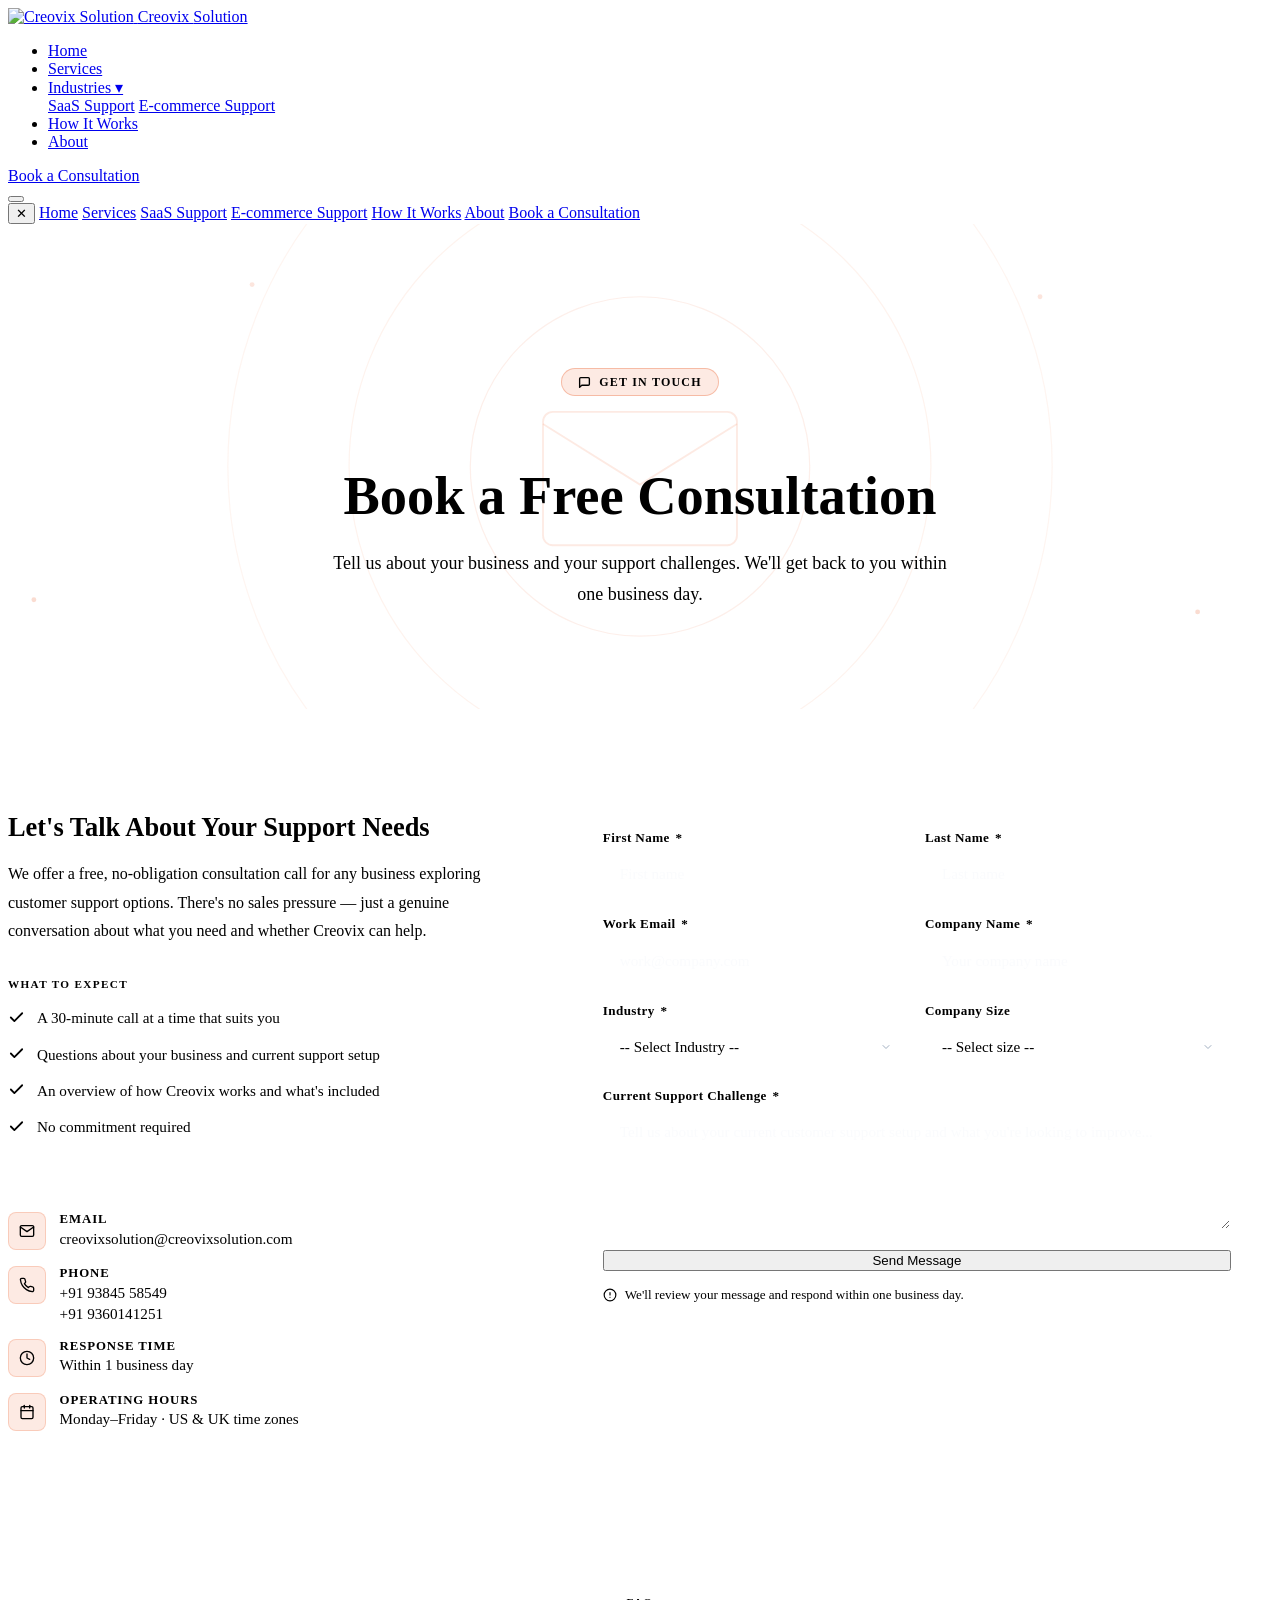
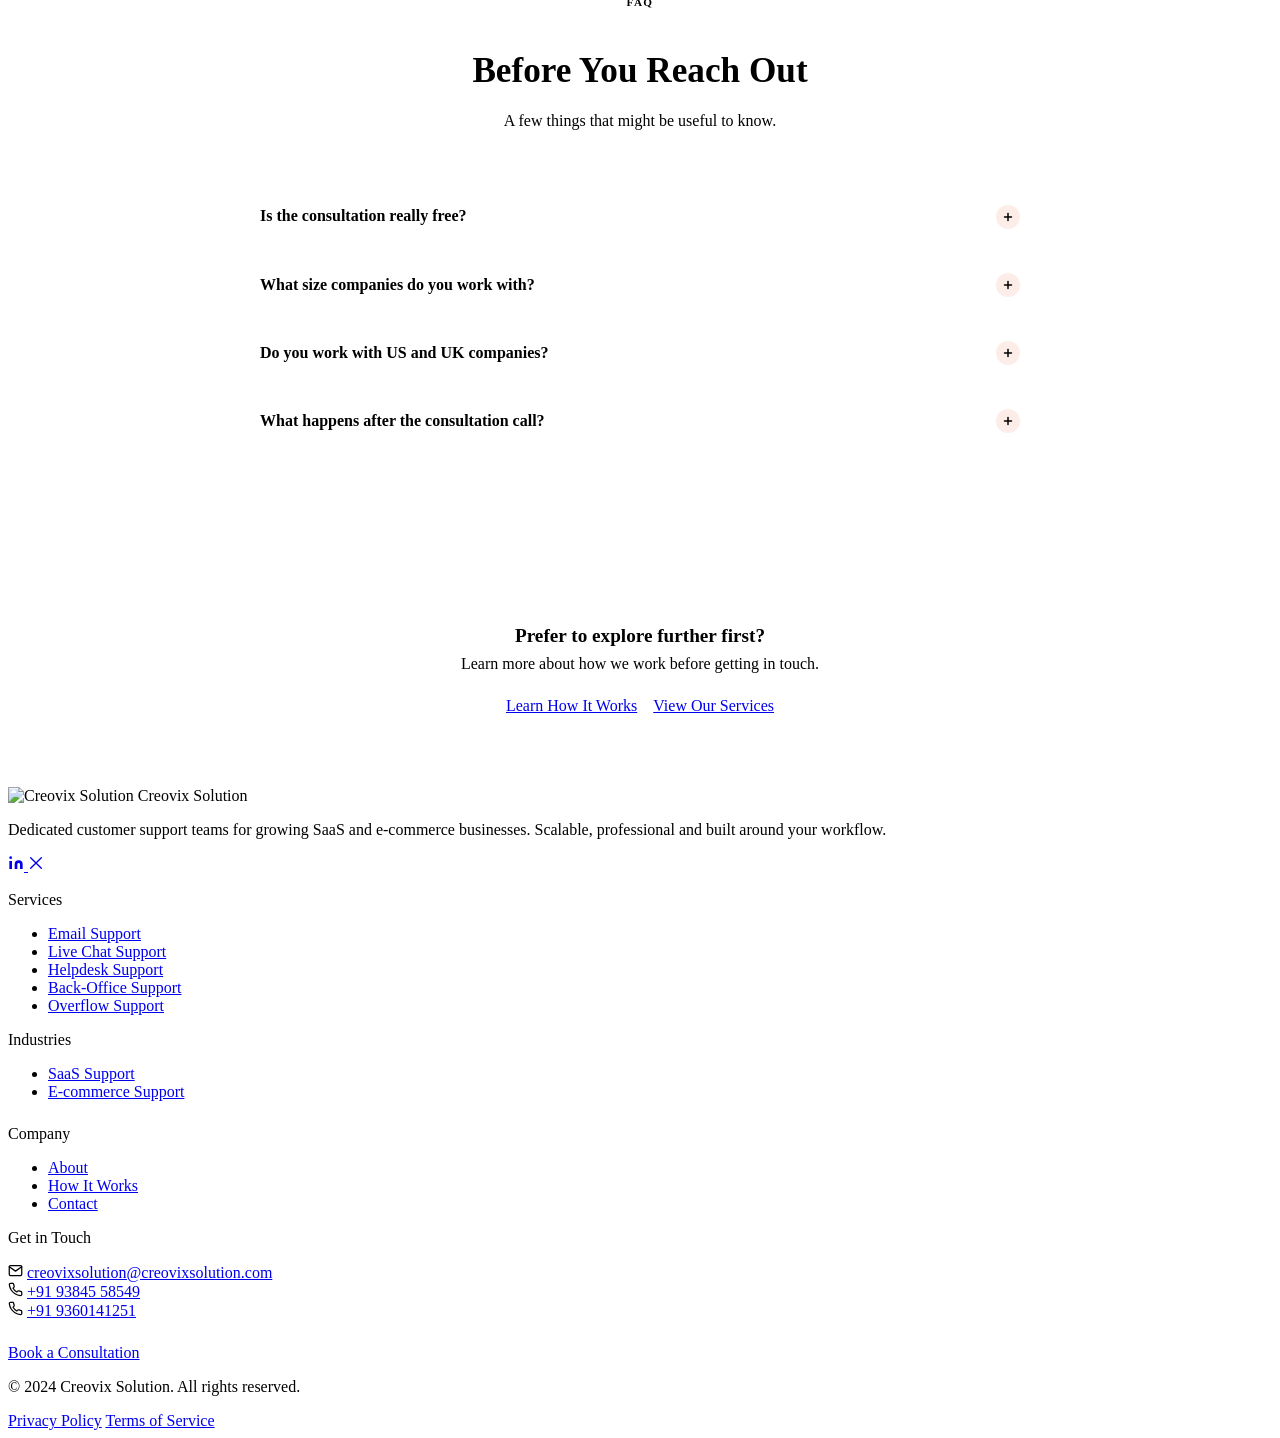
==== contact.html @ 56b6237a "Add files via upload" ====
<!DOCTYPE html>
<html lang="en">
<head>
  <meta charset="UTF-8">
  <meta name="viewport" content="width=device-width, initial-scale=1.0">
  <title>Contact Us | Book a Free Consultation — Creovix Solution</title>
  <meta name="description" content="Book a free, no-obligation consultation with Creovix Solution. Tell us about your support challenges and we'll get back to you within one business day.">
  <meta property="og:title" content="Contact Us | Book a Free Consultation — Creovix Solution">
  <meta property="og:description" content="Book a free, no-obligation consultation with Creovix Solution. Tell us about your support challenges and we'll get back to you within one business day.">
  <meta property="og:type" content="website">
  <meta property="og:url" content="https://creovixsolution.com/contact.html">
  <meta property="og:image" content="assets/logo.png">
  <link rel="stylesheet" href="css/styles.css">
  <style>
    /* ── Contact Hero ── */
    .contact-hero {
      position: relative;
      padding: 9rem 0 5rem;
      overflow: hidden;
      background: var(--navy-900);
    }
    .contact-hero__bg {
      position: absolute;
      inset: 0;
      z-index: 0;
      pointer-events: none;
    }
    .contact-hero__content {
      position: relative;
      z-index: 1;
      text-align: center;
      max-width: 640px;
      margin: 0 auto;
    }
    .contact-hero__label {
      display: inline-flex;
      align-items: center;
      gap: 0.5rem;
      background: rgba(232,82,26,0.12);
      border: 1px solid rgba(232,82,26,0.3);
      color: var(--accent);
      font-size: 0.75rem;
      font-weight: 600;
      letter-spacing: 0.1em;
      text-transform: uppercase;
      padding: 0.35rem 1rem;
      border-radius: 100px;
      margin-bottom: 1.5rem;
    }
    .contact-hero h1 {
      font-size: clamp(2.2rem, 5vw, 3.4rem);
      font-weight: 800;
      line-height: 1.15;
      color: var(--text-primary);
      margin-bottom: 1.25rem;
    }
    .contact-hero h1 span {
      color: var(--accent);
    }
    .contact-hero__lead {
      font-size: 1.125rem;
      color: var(--text-secondary);
      line-height: 1.75;
    }

    /* ── Main Contact Section ── */
    .contact-main {
      padding: 5rem 0 5rem;
      background: var(--navy-900);
    }
    .contact-grid {
      display: grid;
      grid-template-columns: 1fr 1.45fr;
      gap: 4rem;
      align-items: start;
    }
    @media (max-width: 900px) {
      .contact-grid { grid-template-columns: 1fr; gap: 3rem; }
    }

    /* Left column */
    .contact-info__heading {
      font-size: 1.65rem;
      font-weight: 800;
      color: var(--text-primary);
      line-height: 1.25;
      margin-bottom: 1rem;
    }
    .contact-info__body {
      color: var(--text-secondary);
      line-height: 1.8;
      margin-bottom: 2rem;
    }
    .contact-info__expect-title {
      font-size: 0.7rem;
      font-weight: 700;
      letter-spacing: 0.12em;
      text-transform: uppercase;
      color: var(--accent);
      margin-bottom: 1rem;
    }
    .contact-info__expect-list {
      list-style: none;
      padding: 0;
      margin: 0 0 2.5rem;
      display: flex;
      flex-direction: column;
      gap: 0.75rem;
    }
    .contact-info__expect-list li {
      display: flex;
      align-items: flex-start;
      gap: 0.75rem;
      color: var(--text-secondary);
      font-size: 0.95rem;
      line-height: 1.6;
    }
    .contact-info__expect-list li svg {
      flex-shrink: 0;
      margin-top: 0.15rem;
      color: var(--accent);
    }
    .contact-details {
      display: flex;
      flex-direction: column;
      gap: 1rem;
      padding-top: 2rem;
      border-top: 1px solid rgba(255,255,255,0.07);
    }
    .contact-detail-item {
      display: flex;
      align-items: flex-start;
      gap: 0.85rem;
    }
    .contact-detail-item__icon {
      width: 36px;
      height: 36px;
      border-radius: 8px;
      background: rgba(232,82,26,0.12);
      border: 1px solid rgba(232,82,26,0.2);
      display: flex;
      align-items: center;
      justify-content: center;
      flex-shrink: 0;
      color: var(--accent);
    }
    .contact-detail-item__text strong {
      display: block;
      font-size: 0.8rem;
      font-weight: 600;
      color: var(--text-secondary);
      text-transform: uppercase;
      letter-spacing: 0.07em;
      margin-bottom: 0.15rem;
    }
    .contact-detail-item__text span {
      font-size: 0.95rem;
      color: var(--text-primary);
    }
    .contact-detail-item__text a {
      font-size: 0.95rem;
      color: var(--accent);
      text-decoration: none;
      transition: opacity 0.2s;
    }
    .contact-detail-item__text a:hover { opacity: 0.8; }

    /* Right column — Form */
    .contact-form-card {
      background: rgba(255,255,255,0.03);
      border: 1px solid rgba(255,255,255,0.08);
      border-radius: 16px;
      padding: 2.5rem;
    }
    @media (max-width: 480px) {
      .contact-form-card { padding: 1.5rem; }
    }
    .form-row {
      display: grid;
      grid-template-columns: 1fr 1fr;
      gap: 1rem;
    }
    @media (max-width: 520px) {
      .form-row { grid-template-columns: 1fr; }
    }
    .form-group {
      display: flex;
      flex-direction: column;
      gap: 0.4rem;
      margin-bottom: 1.25rem;
    }
    .form-group label {
      font-size: 0.82rem;
      font-weight: 600;
      color: var(--text-secondary);
      letter-spacing: 0.03em;
    }
    .form-group label .required-star {
      color: var(--accent);
      margin-left: 2px;
    }
    .form-group input,
    .form-group select,
    .form-group textarea {
      width: 100%;
      background: rgba(255,255,255,0.05);
      border: 1px solid rgba(255,255,255,0.1);
      border-radius: 8px;
      padding: 0.75rem 1rem;
      font-size: 0.95rem;
      color: var(--text-primary);
      font-family: inherit;
      transition: border-color 0.2s, background 0.2s;
      outline: none;
      box-sizing: border-box;
    }
    .form-group input::placeholder,
    .form-group textarea::placeholder {
      color: rgba(240,244,248,0.35);
    }
    .form-group select {
      appearance: none;
      background-image: url("data:image/svg+xml,%3Csvg xmlns='http://www.w3.org/2000/svg' width='12' height='12' viewBox='0 0 24 24' fill='none' stroke='%23a0aec0' stroke-width='2' stroke-linecap='round' stroke-linejoin='round'%3E%3Cpolyline points='6 9 12 15 18 9'/%3E%3C/svg%3E");
      background-repeat: no-repeat;
      background-position: right 1rem center;
      padding-right: 2.5rem;
      cursor: pointer;
    }
    .form-group select option {
      background: #1a2a3e;
      color: var(--text-primary);
    }
    .form-group input:focus,
    .form-group select:focus,
    .form-group textarea:focus {
      border-color: var(--accent);
      background: rgba(232,82,26,0.05);
    }
    .form-group textarea {
      resize: vertical;
      min-height: 120px;
    }
    .form-note {
      font-size: 0.82rem;
      color: var(--text-secondary);
      margin-top: 1rem;
      display: flex;
      align-items: center;
      gap: 0.5rem;
    }
    .form-note svg { flex-shrink: 0; color: var(--accent); }
    .form-success {
      display: none;
      text-align: center;
      padding: 3rem 1rem;
    }
    .form-success__icon {
      width: 64px;
      height: 64px;
      background: rgba(232,82,26,0.12);
      border: 1px solid rgba(232,82,26,0.3);
      border-radius: 50%;
      display: flex;
      align-items: center;
      justify-content: center;
      margin: 0 auto 1.25rem;
      color: var(--accent);
    }
    .form-success h3 {
      font-size: 1.35rem;
      font-weight: 700;
      color: var(--text-primary);
      margin-bottom: 0.5rem;
    }
    .form-success p {
      color: var(--text-secondary);
      line-height: 1.7;
    }

    /* ── FAQ Section ── */
    .faq-section {
      padding: 5rem 0;
      background: rgba(255,255,255,0.015);
      border-top: 1px solid rgba(255,255,255,0.06);
    }
    .faq-section__header {
      text-align: center;
      max-width: 560px;
      margin: 0 auto 3rem;
    }
    .faq-section__label {
      display: inline-block;
      font-size: 0.7rem;
      font-weight: 700;
      letter-spacing: 0.12em;
      text-transform: uppercase;
      color: var(--accent);
      margin-bottom: 0.85rem;
    }
    .faq-section__heading {
      font-size: clamp(1.6rem, 3.5vw, 2.2rem);
      font-weight: 800;
      color: var(--text-primary);
      margin-bottom: 0.75rem;
    }
    .faq-section__sub {
      color: var(--text-secondary);
      font-size: 1rem;
      line-height: 1.7;
    }
    .faq-list {
      max-width: 760px;
      margin: 0 auto;
      display: flex;
      flex-direction: column;
      gap: 0;
    }
    .faq-item {
      border-bottom: 1px solid rgba(255,255,255,0.07);
    }
    .faq-item:first-child {
      border-top: 1px solid rgba(255,255,255,0.07);
    }
    .faq-item__question {
      width: 100%;
      background: none;
      border: none;
      text-align: left;
      cursor: pointer;
      padding: 1.35rem 0;
      display: flex;
      align-items: center;
      justify-content: space-between;
      gap: 1rem;
      color: var(--text-primary);
      font-size: 1rem;
      font-weight: 600;
      font-family: inherit;
      line-height: 1.4;
      transition: color 0.2s;
    }
    .faq-item__question:hover { color: var(--accent); }
    .faq-item__icon {
      width: 24px;
      height: 24px;
      flex-shrink: 0;
      border-radius: 50%;
      background: rgba(232,82,26,0.1);
      display: flex;
      align-items: center;
      justify-content: center;
      transition: background 0.25s, transform 0.3s;
    }
    .faq-item__icon svg {
      transition: transform 0.3s;
      color: var(--accent);
    }
    .faq-item.open .faq-item__icon {
      background: rgba(232,82,26,0.2);
    }
    .faq-item.open .faq-item__icon svg {
      transform: rotate(45deg);
    }
    .faq-item__answer {
      max-height: 0;
      overflow: hidden;
      transition: max-height 0.35s ease, padding 0.25s ease;
    }
    .faq-item.open .faq-item__answer {
      max-height: 300px;
    }
    .faq-item__answer-inner {
      padding-bottom: 1.35rem;
      color: var(--text-secondary);
      line-height: 1.8;
      font-size: 0.95rem;
    }

    /* ── CTA Strip ── */
    .contact-cta-strip {
      padding: 4.5rem 0;
      background: var(--navy-900);
      border-top: 1px solid rgba(255,255,255,0.06);
      text-align: center;
    }
    .contact-cta-strip p {
      color: var(--text-secondary);
      font-size: 1rem;
      margin-bottom: 1.5rem;
    }
    .contact-cta-strip p strong {
      color: var(--text-primary);
      font-size: 1.2rem;
      display: block;
      margin-bottom: 0.5rem;
      font-weight: 700;
    }
    .cta-strip-links {
      display: flex;
      align-items: center;
      justify-content: center;
      gap: 1rem;
      flex-wrap: wrap;
    }
  </style>
</head>
<body>

<!-- ═══════════════════════════════════════════
     NAVIGATION
════════════════════════════════════════════ -->
<nav class="nav" id="nav">
  <div class="container">
    <div class="nav__inner">
      <a href="index.html" class="nav__logo">
        <img src="assets/logo.png" alt="Creovix Solution">
        <span class="nav__logo-text">Creovix <span>Solution</span></span>
      </a>
      <ul class="nav__links">
        <li><a href="index.html" class="nav__link">Home</a></li>
        <li class="nav__item">
          <a href="services.html" class="nav__link">Services</a>
        </li>
        <li class="nav__item">
          <a href="#" class="nav__link">Industries ▾</a>
          <div class="nav__dropdown">
            <a href="saas-support.html" class="nav__dropdown-link">SaaS Support</a>
            <a href="ecommerce-support.html" class="nav__dropdown-link">E-commerce Support</a>
          </div>
        </li>
        <li><a href="how-it-works.html" class="nav__link">How It Works</a></li>
        <li><a href="about.html" class="nav__link">About</a></li>
      </ul>
      <div class="nav__cta">
        <a href="contact.html" class="btn btn-primary btn-sm">Book a Consultation</a>
      </div>
      <button class="nav__hamburger" aria-label="Menu">
        <span></span><span></span><span></span>
      </button>
    </div>
  </div>
</nav>
<div class="nav__mobile">
  <button class="nav__mobile-close">✕</button>
  <a href="index.html" class="nav__mobile-link">Home</a>
  <a href="services.html" class="nav__mobile-link">Services</a>
  <a href="saas-support.html" class="nav__mobile-link">SaaS Support</a>
  <a href="ecommerce-support.html" class="nav__mobile-link">E-commerce Support</a>
  <a href="how-it-works.html" class="nav__mobile-link">How It Works</a>
  <a href="about.html" class="nav__mobile-link">About</a>
  <a href="contact.html" class="nav__mobile-link btn btn-primary" style="margin-top:1rem;">Book a Consultation</a>
</div>

<!-- ═══════════════════════════════════════════
     HERO
════════════════════════════════════════════ -->
<section class="contact-hero">
  <!-- Background decorative SVG -->
  <div class="contact-hero__bg" aria-hidden="true">
    <svg width="100%" height="100%" viewBox="0 0 1440 400" preserveAspectRatio="xMidYMid slice" fill="none" xmlns="http://www.w3.org/2000/svg">
      <circle cx="720" cy="200" r="340" stroke="rgba(232,82,26,0.06)" stroke-width="1"/>
      <circle cx="720" cy="200" r="240" stroke="rgba(232,82,26,0.07)" stroke-width="1"/>
      <circle cx="720" cy="200" r="140" stroke="rgba(232,82,26,0.09)" stroke-width="1"/>
      <!-- Floating dots -->
      <circle cx="140" cy="80" r="3" fill="rgba(232,82,26,0.35)"/>
      <circle cx="1300" cy="120" r="3" fill="rgba(232,82,26,0.35)"/>
      <circle cx="220" cy="310" r="2" fill="rgba(232,82,26,0.2)"/>
      <circle cx="1180" cy="320" r="2" fill="rgba(232,82,26,0.2)"/>
      <circle cx="400" cy="50" r="2" fill="rgba(232,82,26,0.15)"/>
      <circle cx="1050" cy="60" r="2" fill="rgba(232,82,26,0.15)"/>
      <!-- Envelope icon suggestion -->
      <rect x="640" y="155" width="160" height="110" rx="8" stroke="rgba(232,82,26,0.12)" stroke-width="1.5" fill="none"/>
      <polyline points="640,165 720,215 800,165" stroke="rgba(232,82,26,0.12)" stroke-width="1.5" fill="none"/>
      <!-- Grid lines -->
      <line x1="0" y1="50" x2="1440" y2="50" stroke="rgba(255,255,255,0.02)" stroke-width="1"/>
      <line x1="0" y1="150" x2="1440" y2="150" stroke="rgba(255,255,255,0.02)" stroke-width="1"/>
      <line x1="0" y1="250" x2="1440" y2="250" stroke="rgba(255,255,255,0.02)" stroke-width="1"/>
      <line x1="0" y1="350" x2="1440" y2="350" stroke="rgba(255,255,255,0.02)" stroke-width="1"/>
    </svg>
  </div>
  <div class="container">
    <div class="contact-hero__content animate-fade-up">
      <span class="contact-hero__label">
        <svg width="13" height="13" viewBox="0 0 24 24" fill="none" stroke="currentColor" stroke-width="2.5" stroke-linecap="round" stroke-linejoin="round"><path d="M21 15a2 2 0 0 1-2 2H7l-4 4V5a2 2 0 0 1 2-2h14a2 2 0 0 1 2 2z"/></svg>
        Get in Touch
      </span>
      <h1>Book a <span>Free Consultation</span></h1>
      <p class="contact-hero__lead">Tell us about your business and your support challenges. We'll get back to you within one business day.</p>
    </div>
  </div>
</section>

<!-- ═══════════════════════════════════════════
     MAIN CONTACT SECTION
════════════════════════════════════════════ -->
<section class="contact-main">
  <div class="container">
    <div class="contact-grid">

      <!-- ── Left: Info ── -->
      <div class="animate-fade-up">
        <h2 class="contact-info__heading">Let's Talk About Your Support Needs</h2>
        <p class="contact-info__body">
          We offer a free, no-obligation consultation call for any business exploring customer support options.
          There's no sales pressure — just a genuine conversation about what you need and whether Creovix can help.
        </p>

        <p class="contact-info__expect-title">What to Expect</p>
        <ul class="contact-info__expect-list">
          <li>
            <svg width="17" height="17" viewBox="0 0 24 24" fill="none" stroke="currentColor" stroke-width="2.5" stroke-linecap="round" stroke-linejoin="round"><polyline points="20 6 9 17 4 12"/></svg>
            A 30-minute call at a time that suits you
          </li>
          <li>
            <svg width="17" height="17" viewBox="0 0 24 24" fill="none" stroke="currentColor" stroke-width="2.5" stroke-linecap="round" stroke-linejoin="round"><polyline points="20 6 9 17 4 12"/></svg>
            Questions about your business and current support setup
          </li>
          <li>
            <svg width="17" height="17" viewBox="0 0 24 24" fill="none" stroke="currentColor" stroke-width="2.5" stroke-linecap="round" stroke-linejoin="round"><polyline points="20 6 9 17 4 12"/></svg>
            An overview of how Creovix works and what's included
          </li>
          <li>
            <svg width="17" height="17" viewBox="0 0 24 24" fill="none" stroke="currentColor" stroke-width="2.5" stroke-linecap="round" stroke-linejoin="round"><polyline points="20 6 9 17 4 12"/></svg>
            No commitment required
          </li>
        </ul>

        <div class="contact-details">
          <!-- Email -->
          <div class="contact-detail-item">
            <div class="contact-detail-item__icon">
              <svg width="16" height="16" viewBox="0 0 24 24" fill="none" stroke="currentColor" stroke-width="2" stroke-linecap="round" stroke-linejoin="round"><path d="M4 4h16c1.1 0 2 .9 2 2v12c0 1.1-.9 2-2 2H4c-1.1 0-2-.9-2-2V6c0-1.1.9-2 2-2z"/><polyline points="22,6 12,13 2,6"/></svg>
            </div>
            <div class="contact-detail-item__text">
              <strong>Email</strong>
              <a href="mailto:creovixsolution@creovixsolution.com">creovixsolution@creovixsolution.com</a>
            </div>
          </div>
          <!-- Phone -->
          <div class="contact-detail-item">
            <div class="contact-detail-item__icon">
              <svg width="16" height="16" viewBox="0 0 24 24" fill="none" stroke="currentColor" stroke-width="2" stroke-linecap="round" stroke-linejoin="round"><path d="M22 16.92v3a2 2 0 0 1-2.18 2 19.79 19.79 0 0 1-8.63-3.07 19.5 19.5 0 0 1-6-6 19.79 19.79 0 0 1-3.07-8.67A2 2 0 0 1 4.11 2h3a2 2 0 0 1 2 1.72 12.84 12.84 0 0 0 .7 2.81 2 2 0 0 1-.45 2.11L8.09 9.91a16 16 0 0 0 6 6l1.27-1.27a2 2 0 0 1 2.11-.45 12.84 12.84 0 0 0 2.81.7A2 2 0 0 1 22 16.92z"/></svg>
            </div>
            <div class="contact-detail-item__text">
              <strong>Phone</strong>
              <div style="display: flex; flex-direction: column; gap: 0.2rem;">
                <a href="tel:+919384558549">+91 93845 58549</a>
                <a href="tel:+919360141251">+91 9360141251</a>
              </div>
            </div>
          </div>
          <!-- Response time -->
          <div class="contact-detail-item">
            <div class="contact-detail-item__icon">
              <svg width="16" height="16" viewBox="0 0 24 24" fill="none" stroke="currentColor" stroke-width="2" stroke-linecap="round" stroke-linejoin="round"><circle cx="12" cy="12" r="10"/><polyline points="12 6 12 12 16 14"/></svg>
            </div>
            <div class="contact-detail-item__text">
              <strong>Response Time</strong>
              <span>Within 1 business day</span>
            </div>
          </div>
          <!-- Operating hours -->
          <div class="contact-detail-item">
            <div class="contact-detail-item__icon">
              <svg width="16" height="16" viewBox="0 0 24 24" fill="none" stroke="currentColor" stroke-width="2" stroke-linecap="round" stroke-linejoin="round"><rect x="3" y="4" width="18" height="18" rx="2" ry="2"/><line x1="16" y1="2" x2="16" y2="6"/><line x1="8" y1="2" x2="8" y2="6"/><line x1="3" y1="10" x2="21" y2="10"/></svg>
            </div>
            <div class="contact-detail-item__text">
              <strong>Operating Hours</strong>
              <span>Monday–Friday · US &amp; UK time zones</span>
            </div>
          </div>
        </div>
      </div>

      <!-- ── Right: Form ── -->
      <div class="animate-fade-up">
        <div class="contact-form-card">
          <form id="contactForm" action="https://formsubmit.co/creovixsolution@creovixsolution.com" method="POST" novalidate>
            <!-- FormSubmit Configuration -->
            <input type="hidden" name="_subject" value="New B2B Lead from Creovix Solution Website">
            <input type="hidden" name="_template" value="table">
            <input type="hidden" name="_captcha" value="false">

            <!-- Name row -->
            <div class="form-row">
              <div class="form-group">
                <label for="firstName">First Name <span class="required-star">*</span></label>
                <input type="text" id="firstName" name="firstName" placeholder="First name" required autocomplete="given-name">
              </div>
              <div class="form-group">
                <label for="lastName">Last Name <span class="required-star">*</span></label>
                <input type="text" id="lastName" name="lastName" placeholder="Last name" required autocomplete="family-name">
              </div>
            </div>

            <!-- Email + Company row -->
            <div class="form-row">
              <div class="form-group">
                <label for="workEmail">Work Email <span class="required-star">*</span></label>
                <input type="email" id="workEmail" name="workEmail" placeholder="work@company.com" required autocomplete="email">
              </div>
              <div class="form-group">
                <label for="companyName">Company Name <span class="required-star">*</span></label>
                <input type="text" id="companyName" name="companyName" placeholder="Your company name" required autocomplete="organization">
              </div>
            </div>

            <!-- Industry + Company Size row -->
            <div class="form-row">
              <div class="form-group">
                <label for="industry">Industry <span class="required-star">*</span></label>
                <select id="industry" name="industry" required>
                  <option value="" disabled selected>-- Select Industry --</option>
                  <option value="saas">B2B SaaS / Software</option>
                  <option value="ecommerce">E-commerce / D2C</option>
                  <option value="other">Other</option>
                </select>
              </div>
              <div class="form-group">
                <label for="companySize">Company Size</label>
                <select id="companySize" name="companySize">
                  <option value="" disabled selected>-- Select size --</option>
                  <option value="1-10">1–10 employees</option>
                  <option value="11-50">11–50 employees</option>
                  <option value="51-200">51–200 employees</option>
                  <option value="200+">200+ employees</option>
                </select>
              </div>
            </div>

            <!-- Support challenge -->
            <div class="form-group">
              <label for="challenge">Current Support Challenge <span class="required-star">*</span></label>
              <textarea id="challenge" name="challenge" placeholder="Tell us about your current customer support setup and what you're looking to improve..." required></textarea>
            </div>

            <!-- Submit -->
            <button type="submit" class="btn btn-primary btn-lg" style="width:100%;">Send Message</button>

            <p class="form-note">
              <svg width="14" height="14" viewBox="0 0 24 24" fill="none" stroke="currentColor" stroke-width="2" stroke-linecap="round" stroke-linejoin="round"><circle cx="12" cy="12" r="10"/><line x1="12" y1="8" x2="12" y2="12"/><line x1="12" y1="16" x2="12.01" y2="16"/></svg>
              We'll review your message and respond within one business day.
            </p>
          </form>

          <!-- Success state -->
          <div class="form-success" id="formSuccess">
            <div class="form-success__icon">
              <svg width="28" height="28" viewBox="0 0 24 24" fill="none" stroke="currentColor" stroke-width="2.5" stroke-linecap="round" stroke-linejoin="round"><polyline points="20 6 9 17 4 12"/></svg>
            </div>
            <h3>Message Sent!</h3>
            <p>Thank you for reaching out. We've received your message and will get back to you within one business day.</p>
          </div>
        </div>
      </div>

    </div>
  </div>
</section>

<!-- ═══════════════════════════════════════════
     FAQ SECTION
════════════════════════════════════════════ -->
<section class="faq-section">
  <div class="container">
    <div class="faq-section__header animate-fade-up">
      <span class="faq-section__label">FAQ</span>
      <h2 class="faq-section__heading">Before You Reach Out</h2>
      <p class="faq-section__sub">A few things that might be useful to know.</p>
    </div>

    <div class="faq-list animate-fade-up">

      <!-- FAQ 1 -->
      <div class="faq-item">
        <button class="faq-item__question" aria-expanded="false">
          Is the consultation really free?
          <span class="faq-item__icon">
            <svg width="12" height="12" viewBox="0 0 24 24" fill="none" stroke="currentColor" stroke-width="3" stroke-linecap="round" stroke-linejoin="round"><line x1="12" y1="5" x2="12" y2="19"/><line x1="5" y1="12" x2="19" y2="12"/></svg>
          </span>
        </button>
        <div class="faq-item__answer">
          <p class="faq-item__answer-inner">
            Yes. The initial consultation call is completely free with no obligation. We use it to understand your situation and explain how we work. There's no sales pitch — just an open conversation.
          </p>
        </div>
      </div>

      <!-- FAQ 2 -->
      <div class="faq-item">
        <button class="faq-item__question" aria-expanded="false">
          What size companies do you work with?
          <span class="faq-item__icon">
            <svg width="12" height="12" viewBox="0 0 24 24" fill="none" stroke="currentColor" stroke-width="3" stroke-linecap="round" stroke-linejoin="round"><line x1="12" y1="5" x2="12" y2="19"/><line x1="5" y1="12" x2="19" y2="12"/></svg>
          </span>
        </button>
        <div class="faq-item__answer">
          <p class="faq-item__answer-inner">
            We work with growing businesses that are scaling their operations. We're a good fit for companies that have outgrown ad-hoc support but aren't ready to build a large in-house team.
          </p>
        </div>
      </div>

      <!-- FAQ 3 -->
      <div class="faq-item">
        <button class="faq-item__question" aria-expanded="false">
          Do you work with US and UK companies?
          <span class="faq-item__icon">
            <svg width="12" height="12" viewBox="0 0 24 24" fill="none" stroke="currentColor" stroke-width="3" stroke-linecap="round" stroke-linejoin="round"><line x1="12" y1="5" x2="12" y2="19"/><line x1="5" y1="12" x2="19" y2="12"/></svg>
          </span>
        </button>
        <div class="faq-item__answer">
          <p class="faq-item__answer-inner">
            Yes. We primarily serve businesses in the United States and United Kingdom, and we structure agent hours accordingly to ensure your customers are covered during your peak business hours.
          </p>
        </div>
      </div>

      <!-- FAQ 4 -->
      <div class="faq-item">
        <button class="faq-item__question" aria-expanded="false">
          What happens after the consultation call?
          <span class="faq-item__icon">
            <svg width="12" height="12" viewBox="0 0 24 24" fill="none" stroke="currentColor" stroke-width="3" stroke-linecap="round" stroke-linejoin="round"><line x1="12" y1="5" x2="12" y2="19"/><line x1="5" y1="12" x2="19" y2="12"/></svg>
          </span>
        </button>
        <div class="faq-item__answer">
          <p class="faq-item__answer-inner">
            If there's a potential fit, we'll put together a proposal tailored to your business. There's no pressure to commit until you're comfortable with the details and confident it's the right move.
          </p>
        </div>
      </div>

    </div>
  </div>
</section>

<!-- ═══════════════════════════════════════════
     CTA STRIP
════════════════════════════════════════════ -->
<section class="contact-cta-strip">
  <div class="container">
    <div class="animate-fade-up">
      <p>
        <strong>Prefer to explore further first?</strong>
        Learn more about how we work before getting in touch.
      </p>
      <div class="cta-strip-links">
        <a href="how-it-works.html" class="btn btn-primary">Learn How It Works</a>
        <a href="services.html" class="btn btn-outline">View Our Services</a>
      </div>
    </div>
  </div>
</section>

<!-- ═══════════════════════════════════════════
     FOOTER
════════════════════════════════════════════ -->
<footer class="footer">
  <div class="container">
    <div class="footer__top">
      <div class="footer__brand">
        <div class="footer__brand-logo">
          <img src="assets/logo.png" alt="Creovix Solution">
          <span class="footer__brand-name">Creovix <span>Solution</span></span>
        </div>
        <p>Dedicated customer support teams for growing SaaS and e-commerce businesses. Scalable, professional and built around your workflow.</p>
        <div class="footer__socials">
          <a href="#" class="footer__social" aria-label="LinkedIn">
            <svg width="16" height="16" viewBox="0 0 24 24" fill="currentColor"><path d="M16 8a6 6 0 0 1 6 6v7h-4v-7a2 2 0 0 0-2-2 2 2 0 0 0-2 2v7h-4v-7a6 6 0 0 1 6-6zM2 9h4v12H2z"/><circle cx="4" cy="4" r="2"/></svg>
          </a>
          <a href="#" class="footer__social" aria-label="Twitter/X">
            <svg width="16" height="16" viewBox="0 0 24 24" fill="currentColor"><path d="M4 4l16 16M20 4L4 20" stroke="currentColor" stroke-width="2" stroke-linecap="round" fill="none"/></svg>
          </a>
        </div>
      </div>
      <div>
        <p class="footer__col-title">Services</p>
        <ul class="footer__links">
          <li><a href="services.html" class="footer__link">Email Support</a></li>
          <li><a href="services.html" class="footer__link">Live Chat Support</a></li>
          <li><a href="services.html" class="footer__link">Helpdesk Support</a></li>
          <li><a href="services.html" class="footer__link">Back-Office Support</a></li>
          <li><a href="services.html" class="footer__link">Overflow Support</a></li>
        </ul>
      </div>
      <div>
        <p class="footer__col-title">Industries</p>
        <ul class="footer__links">
          <li><a href="saas-support.html" class="footer__link">SaaS Support</a></li>
          <li><a href="ecommerce-support.html" class="footer__link">E-commerce Support</a></li>
        </ul>
        <p class="footer__col-title" style="margin-top:1.5rem;">Company</p>
        <ul class="footer__links">
          <li><a href="about.html" class="footer__link">About</a></li>
          <li><a href="how-it-works.html" class="footer__link">How It Works</a></li>
          <li><a href="contact.html" class="footer__link">Contact</a></li>
        </ul>
      </div>
      <div>
        <p class="footer__col-title">Get in Touch</p>
        <div class="footer__contact-item">
          <svg width="15" height="15" viewBox="0 0 24 24" fill="none" stroke="currentColor" stroke-width="2" stroke-linecap="round" stroke-linejoin="round"><path d="M4 4h16c1.1 0 2 .9 2 2v12c0 1.1-.9 2-2 2H4c-1.1 0-2-.9-2-2V6c0-1.1.9-2 2-2z"/><polyline points="22,6 12,13 2,6"/></svg>
          <a href="mailto:creovixsolution@creovixsolution.com">creovixsolution@creovixsolution.com</a>
        </div>
        <div class="footer__contact-item">
          <svg width="15" height="15" viewBox="0 0 24 24" fill="none" stroke="currentColor" stroke-width="2" stroke-linecap="round" stroke-linejoin="round"><path d="M22 16.92v3a2 2 0 0 1-2.18 2 19.79 19.79 0 0 1-8.63-3.07 19.5 19.5 0 0 1-6-6 19.79 19.79 0 0 1-3.07-8.67A2 2 0 0 1 4.11 2h3a2 2 0 0 1 2 1.72 12.84 12.84 0 0 0 .7 2.81 2 2 0 0 1-.45 2.11L8.09 9.91a16 16 0 0 0 6 6l1.27-1.27a2 2 0 0 1 2.11-.45 12.84 12.84 0 0 0 2.81.7A2 2 0 0 1 22 16.92z"/></svg>
          <a href="tel:+919384558549">+91 93845 58549</a>
        </div>
        <div class="footer__contact-item">
          <svg width="15" height="15" viewBox="0 0 24 24" fill="none" stroke="currentColor" stroke-width="2" stroke-linecap="round" stroke-linejoin="round"><path d="M22 16.92v3a2 2 0 0 1-2.18 2 19.79 19.79 0 0 1-8.63-3.07 19.5 19.5 0 0 1-6-6 19.79 19.79 0 0 1-3.07-8.67A2 2 0 0 1 4.11 2h3a2 2 0 0 1 2 1.72 12.84 12.84 0 0 0 .7 2.81 2 2 0 0 1-.45 2.11L8.09 9.91a16 16 0 0 0 6 6l1.27-1.27a2 2 0 0 1 2.11-.45 12.84 12.84 0 0 0 2.81.7A2 2 0 0 1 22 16.92z"/></svg>
          <a href="tel:+919360141251">+91 9360141251</a>
        </div>
        <div style="margin-top:1.5rem;">
          <a href="contact.html" class="btn btn-primary btn-sm">Book a Consultation</a>
        </div>
      </div>
    </div>
    <div class="footer__bottom">
      <p class="footer__copy">© 2024 Creovix Solution. All rights reserved.</p>
      <div class="footer__legal">
        <a href="#">Privacy Policy</a>
        <a href="#">Terms of Service</a>
      </div>
    </div>
  </div>
</footer>

<script src="js/main.js"></script>
<script>
  // ── FAQ Accordion ──
  document.querySelectorAll('.faq-item__question').forEach(function(btn) {
    btn.addEventListener('click', function() {
      var item = this.closest('.faq-item');
      var isOpen = item.classList.contains('open');
      // Close all
      document.querySelectorAll('.faq-item').forEach(function(el) {
        el.classList.remove('open');
        el.querySelector('.faq-item__question').setAttribute('aria-expanded', 'false');
      });
      // Toggle clicked
      if (!isOpen) {
        item.classList.add('open');
        this.setAttribute('aria-expanded', 'true');
      }
    });
  });
</script>
</body>
</html>
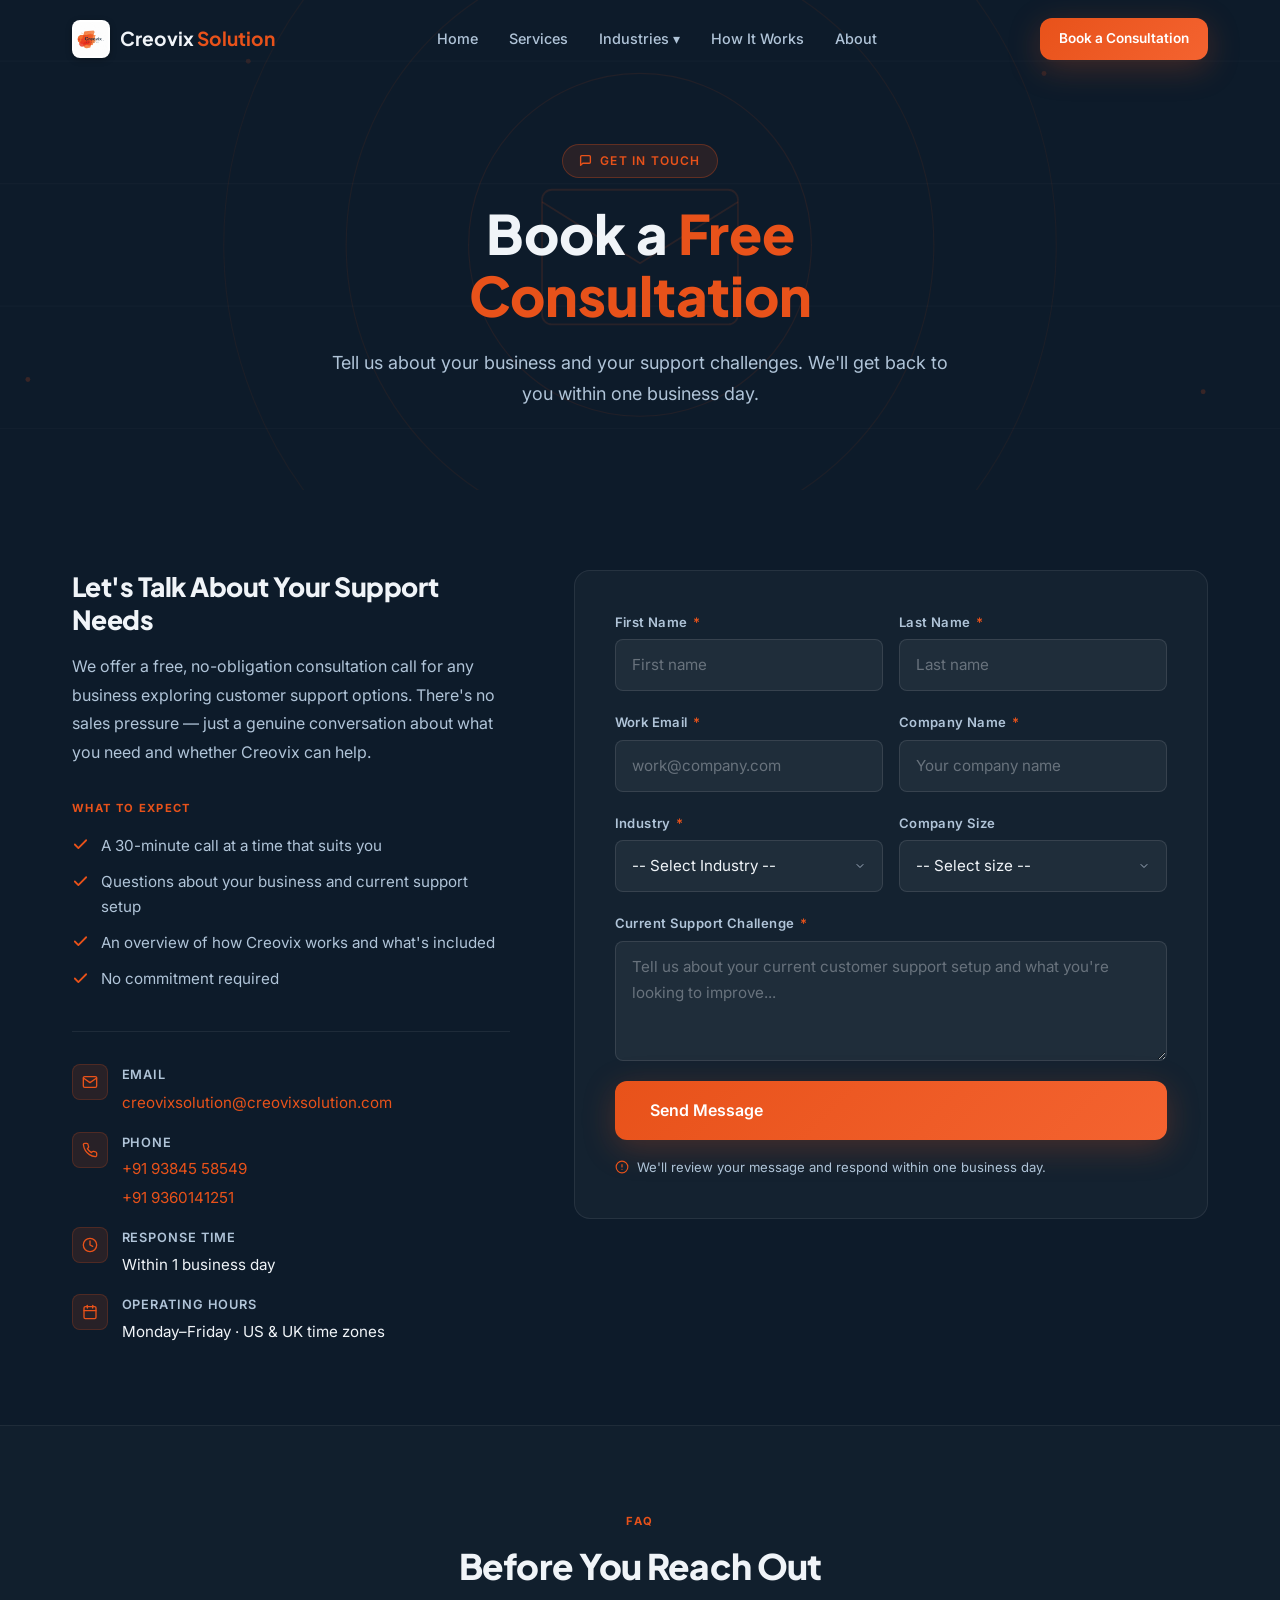
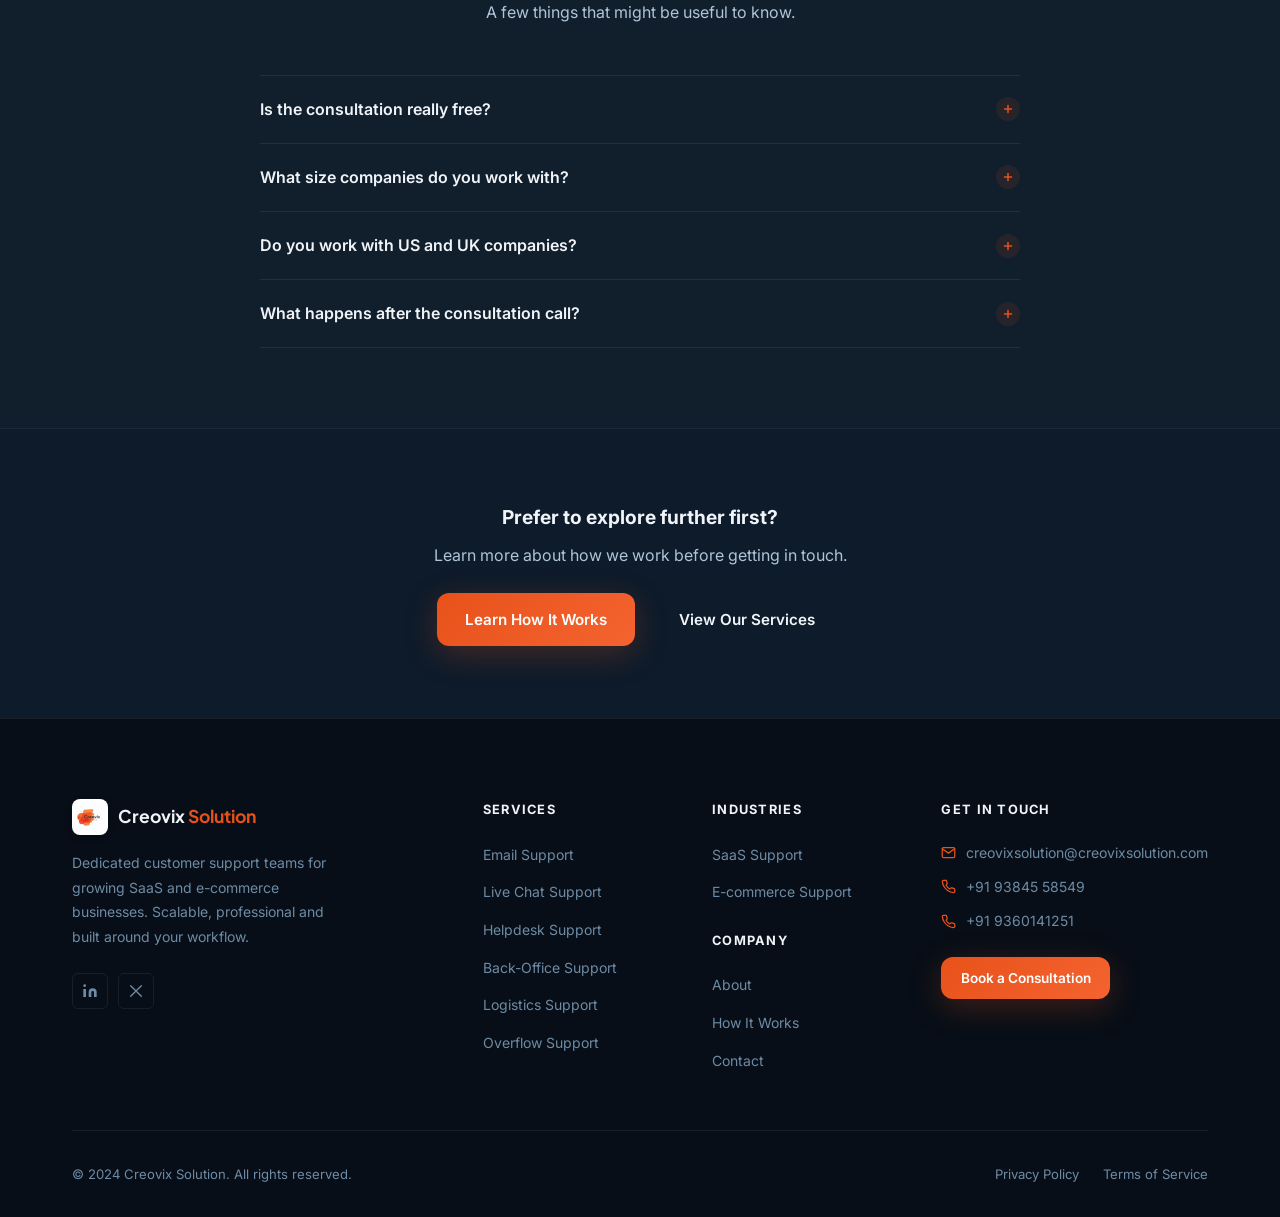
==== commit 6d31bdf6: "Add files via upload" ====
--- a/contact.html
+++ b/contact.html
@@ -580,6 +580,7 @@
             <input type="hidden" name="_subject" value="New B2B Lead from Creovix Solution Website">
             <input type="hidden" name="_template" value="table">
             <input type="hidden" name="_captcha" value="false">
+            <input type="hidden" name="_next" value="https://creovixsolution.com/contact.html?status=success">
 
             <!-- Name row -->
             <div class="form-row">
@@ -613,6 +614,7 @@
                   <option value="" disabled selected>-- Select Industry --</option>
                   <option value="saas">B2B SaaS / Software</option>
                   <option value="ecommerce">E-commerce / D2C</option>
+                  <option value="logistics">Logistics / Supply Chain</option>
                   <option value="other">Other</option>
                 </select>
               </div>
@@ -781,6 +783,7 @@
           <li><a href="services.html" class="footer__link">Live Chat Support</a></li>
           <li><a href="services.html" class="footer__link">Helpdesk Support</a></li>
           <li><a href="services.html" class="footer__link">Back-Office Support</a></li>
+          <li><a href="services.html" class="footer__link">Logistics Support</a></li>
           <li><a href="services.html" class="footer__link">Overflow Support</a></li>
         </ul>
       </div>
@@ -845,6 +848,15 @@
       }
     });
   });
+
+  // ── Handle ?status=success redirect ──
+  var urlParams = new URLSearchParams(window.location.search);
+  var formEl = document.getElementById('contactForm');
+  var successEl = document.getElementById('formSuccess');
+  if (urlParams.get('status') === 'success' && formEl && successEl) {
+    formEl.style.display = 'none';
+    successEl.style.display = 'block';
+  }
 </script>
 </body>
 </html>
--- a/css/styles.css
+++ b/css/styles.css
@@ -0,0 +1,1338 @@
+/* =========================================================
+   Creovix Solution — Global Design System
+   ========================================================= */
+
+/* --- Google Fonts --- */
+@import url('https://fonts.googleapis.com/css2?family=Inter:wght@300;400;500;600;700;800&family=Plus+Jakarta+Sans:wght@400;500;600;700;800&display=swap');
+
+/* --- CSS Custom Properties --- */
+:root {
+  /* Core Palette */
+  --navy-950: #070E17;
+  --navy-900: #0D1B2A;
+  --navy-800: #142233;
+  --navy-700: #1B2D42;
+  --navy-600: #243852;
+  --navy-500: #2E4A68;
+  --navy-400: #3D6080;
+
+  /* Accent — warm orange from logo */
+  --accent:        #E8521A;
+  --accent-light:  #F46330;
+  --accent-subtle: rgba(232, 82, 26, 0.12);
+  --accent-glow:   rgba(232, 82, 26, 0.25);
+
+  /* Text */
+  --text-primary:  #F0F4F8;
+  --text-secondary:#B0C4D8;
+  --text-muted:    #6E8BA5;
+  --text-inverse:  #0D1B2A;
+
+  /* Aliases for cross-page compatibility */
+  --color-bg:         var(--navy-900);
+  --color-surface:    var(--navy-800);
+  --color-surface-2:  var(--navy-700);
+  --color-accent:     var(--accent);
+  --color-accent-light: var(--accent-light);
+  --color-accent-subtle: var(--accent-subtle);
+  --color-text:       var(--text-primary);
+  --color-text-muted: var(--text-secondary);
+  --color-text-subtle:var(--text-muted);
+  --color-border:     var(--border);
+
+  /* Borders & surfaces */
+  --border:        rgba(255,255,255,0.07);
+  --border-hover:  rgba(232, 82, 26, 0.35);
+  --surface:       rgba(255,255,255,0.04);
+  --surface-hover: rgba(255,255,255,0.07);
+  --glass:         rgba(255,255,255,0.05);
+  --glass-border:  rgba(255,255,255,0.09);
+
+  /* Gradients */
+  --grad-hero:  linear-gradient(135deg, #070E17 0%, #0D1B2A 50%, #142233 100%);
+  --grad-card:  linear-gradient(135deg, rgba(255,255,255,0.06) 0%, rgba(255,255,255,0.02) 100%);
+  --grad-accent:linear-gradient(135deg, #E8521A 0%, #F46330 100%);
+  --grad-subtle:linear-gradient(180deg, #0D1B2A 0%, #070E17 100%);
+
+  /* Shadows */
+  --shadow-sm:  0 2px 8px rgba(0,0,0,0.3);
+  --shadow-md:  0 8px 24px rgba(0,0,0,0.35);
+  --shadow-lg:  0 16px 48px rgba(0,0,0,0.4);
+  --shadow-accent: 0 8px 32px rgba(232, 82, 26, 0.25);
+
+  /* Typography */
+  --font-sans:    'Inter', sans-serif;
+  --font-display: 'Plus Jakarta Sans', sans-serif;
+
+  /* Spacing */
+  --section-py: clamp(5rem, 8vw, 7rem);
+  --container:  1200px;
+  --gutter:     clamp(1rem, 5vw, 2rem);
+
+  /* Radius */
+  --radius-sm:  6px;
+  --radius-md:  12px;
+  --radius-lg:  18px;
+  --radius-xl:  24px;
+  --radius-full:9999px;
+
+  /* Transitions */
+  --ease:       cubic-bezier(0.4, 0, 0.2, 1);
+  --ease-out:   cubic-bezier(0, 0, 0.2, 1);
+  --duration:   280ms;
+}
+
+/* --- Reset & Base --- */
+*, *::before, *::after { box-sizing: border-box; margin: 0; padding: 0; }
+
+html {
+  scroll-behavior: smooth;
+  -webkit-text-size-adjust: 100%;
+}
+
+body {
+  font-family: var(--font-sans);
+  background-color: var(--navy-900);
+  color: var(--text-primary);
+  line-height: 1.7;
+  font-size: 16px;
+  overflow-x: hidden;
+  -webkit-font-smoothing: antialiased;
+  -moz-osx-font-smoothing: grayscale;
+}
+
+img { max-width: 100%; height: auto; display: block; }
+a  { color: inherit; text-decoration: none; }
+ul, ol { list-style: none; }
+button { cursor: pointer; border: none; background: none; font: inherit; }
+input, textarea, select { font: inherit; }
+
+/* --- Layout --- */
+.container {
+  max-width: var(--container);
+  margin: 0 auto;
+  padding: 0 var(--gutter);
+}
+
+.section { padding: var(--section-py) 0; }
+
+.section--dark { background: var(--navy-950); }
+.section--darker { background: #060C14; }
+.section--mid   { background: var(--navy-800); }
+.section--alt   { background: linear-gradient(180deg, var(--navy-900) 0%, var(--navy-800) 100%); }
+
+.grid-2 { display: grid; grid-template-columns: 1fr 1fr; gap: 2rem; }
+.grid-3 { display: grid; grid-template-columns: repeat(3, 1fr); gap: 1.75rem; }
+.grid-4 { display: grid; grid-template-columns: repeat(4, 1fr); gap: 1.5rem; }
+
+/* --- Typography --- */
+.display-xl {
+  font-family: var(--font-display);
+  font-size: clamp(2.4rem, 5.5vw, 4rem);
+  font-weight: 800;
+  line-height: 1.1;
+  letter-spacing: -0.03em;
+}
+
+.display-lg {
+  font-family: var(--font-display);
+  font-size: clamp(2rem, 4.5vw, 3.2rem);
+  font-weight: 800;
+  line-height: 1.15;
+  letter-spacing: -0.025em;
+}
+
+.display-md {
+  font-family: var(--font-display);
+  font-size: clamp(1.6rem, 3.5vw, 2.4rem);
+  font-weight: 700;
+  line-height: 1.2;
+  letter-spacing: -0.02em;
+}
+
+h1, h2, h3, h4, h5 { font-family: var(--font-display); }
+
+h2 {
+  font-size: clamp(1.8rem, 3.5vw, 2.8rem);
+  font-weight: 700;
+  line-height: 1.2;
+  letter-spacing: -0.02em;
+}
+
+h3 {
+  font-size: clamp(1.2rem, 2vw, 1.4rem);
+  font-weight: 600;
+  letter-spacing: -0.01em;
+}
+
+.text-lead {
+  font-size: clamp(1rem, 2vw, 1.2rem);
+  color: var(--text-secondary);
+  line-height: 1.75;
+}
+
+.text-body { font-size: 0.95rem; color: var(--text-secondary); line-height: 1.75; }
+.text-small { font-size: 0.85rem; color: var(--text-muted); }
+.text-accent { color: var(--accent); }
+.text-center { text-align: center; }
+.text-muted  { color: var(--text-muted); }
+
+.section-label {
+  display: inline-block;
+  font-size: 0.78rem;
+  font-weight: 600;
+  letter-spacing: 0.12em;
+  text-transform: uppercase;
+  color: var(--accent);
+  margin-bottom: 1rem;
+  padding: 0.3rem 0.9rem;
+  background: var(--accent-subtle);
+  border: 1px solid rgba(232, 82, 26, 0.25);
+  border-radius: var(--radius-full);
+}
+
+/* --- Buttons --- */
+.btn {
+  display: inline-flex;
+  align-items: center;
+  gap: 0.5rem;
+  padding: 0.85rem 1.75rem;
+  border-radius: var(--radius-md);
+  font-size: 0.95rem;
+  font-weight: 600;
+  transition: all var(--duration) var(--ease);
+  white-space: nowrap;
+}
+
+.btn-primary {
+  background: var(--grad-accent);
+  color: #fff;
+  box-shadow: var(--shadow-accent);
+}
+.btn-primary:hover {
+  transform: translateY(-2px);
+  box-shadow: 0 12px 40px rgba(232, 82, 26, 0.35);
+  filter: brightness(1.05);
+}
+
+.btn-secondary {
+  background: transparent;
+  color: var(--text-primary);
+  border: 1.5px solid var(--border);
+}
+.btn-secondary:hover {
+  border-color: rgba(255,255,255,0.2);
+  background: var(--surface-hover);
+  transform: translateY(-2px);
+}
+
+.btn-ghost {
+  background: transparent;
+  color: var(--accent);
+  padding-left: 0;
+  padding-right: 0;
+}
+.btn-ghost:hover { gap: 0.8rem; }
+
+.btn-ghost svg { transition: transform var(--duration) var(--ease); }
+.btn-ghost:hover svg { transform: translateX(4px); }
+
+.btn-lg { padding: 1rem 2.2rem; font-size: 1rem; }
+.btn-sm { padding: 0.6rem 1.2rem; font-size: 0.85rem; }
+
+/* --- Navigation --- */
+.nav {
+  position: fixed;
+  top: 0; left: 0; right: 0;
+  z-index: 1000;
+  padding: 1.1rem 0;
+  transition: all 0.4s var(--ease);
+}
+
+.nav.scrolled {
+  background: rgba(7, 14, 23, 0.92);
+  backdrop-filter: blur(20px);
+  -webkit-backdrop-filter: blur(20px);
+  border-bottom: 1px solid var(--border);
+  padding: 0.75rem 0;
+}
+
+.nav__inner {
+  display: flex;
+  align-items: center;
+  justify-content: space-between;
+  gap: 2rem;
+}
+
+.nav__logo {
+  display: flex;
+  align-items: center;
+  gap: 0.6rem;
+  flex-shrink: 0;
+}
+
+.nav__logo img {
+  height: 38px;
+  width: 38px;
+  object-fit: contain;
+  border-radius: 8px;
+  background: #ffffff;
+  padding: 2px;
+  box-shadow: 0 2px 6px rgba(0,0,0,0.25);
+  flex-shrink: 0;
+}
+
+.nav__logo-text {
+  font-family: var(--font-display);
+  font-size: 1.2rem;
+  font-weight: 700;
+  color: var(--text-primary);
+}
+.nav__logo-text span { color: var(--accent); }
+
+.nav__links {
+  display: flex;
+  align-items: center;
+  gap: 0.25rem;
+}
+
+.nav__link {
+  padding: 0.5rem 0.85rem;
+  font-size: 0.9rem;
+  font-weight: 500;
+  color: var(--text-secondary);
+  border-radius: var(--radius-sm);
+  transition: all var(--duration) var(--ease);
+  position: relative;
+}
+
+.nav__link:hover,
+.nav__link.active {
+  color: var(--text-primary);
+  background: var(--surface);
+}
+
+.nav__link.active::after {
+  content: '';
+  position: absolute;
+  bottom: 2px; left: 50%;
+  transform: translateX(-50%);
+  width: 4px; height: 4px;
+  border-radius: 50%;
+  background: var(--accent);
+}
+
+/* Dropdown */
+.nav__item { position: relative; }
+.nav__dropdown {
+  position: absolute;
+  top: calc(100% + 0.75rem);
+  left: 50%;
+  transform: translateX(-50%) translateY(-8px);
+  min-width: 220px;
+  background: var(--navy-800);
+  border: 1px solid var(--border);
+  border-radius: var(--radius-md);
+  padding: 0.5rem;
+  opacity: 0;
+  visibility: hidden;
+  transition: all var(--duration) var(--ease);
+  box-shadow: var(--shadow-lg);
+}
+.nav__item:hover .nav__dropdown {
+  opacity: 1;
+  visibility: visible;
+  transform: translateX(-50%) translateY(0);
+}
+.nav__dropdown-link {
+  display: block;
+  padding: 0.6rem 0.9rem;
+  font-size: 0.88rem;
+  font-weight: 500;
+  color: var(--text-secondary);
+  border-radius: var(--radius-sm);
+  transition: all var(--duration) var(--ease);
+}
+.nav__dropdown-link:hover {
+  color: var(--text-primary);
+  background: var(--surface-hover);
+}
+
+.nav__cta { display: flex; align-items: center; gap: 0.75rem; }
+
+/* Hamburger */
+.nav__hamburger {
+  display: none;
+  flex-direction: column;
+  gap: 5px;
+  padding: 0.5rem;
+}
+.nav__hamburger span {
+  display: block;
+  width: 24px; height: 2px;
+  background: var(--text-primary);
+  border-radius: 2px;
+  transition: all var(--duration) var(--ease);
+}
+.nav__hamburger.open span:nth-child(1) { transform: translateY(7px) rotate(45deg); }
+.nav__hamburger.open span:nth-child(2) { opacity: 0; }
+.nav__hamburger.open span:nth-child(3) { transform: translateY(-7px) rotate(-45deg); }
+
+/* Mobile nav */
+.nav__mobile {
+  display: none;
+  position: fixed;
+  top: 0; left: 0; right: 0; bottom: 0;
+  background: var(--navy-950);
+  z-index: 999;
+  flex-direction: column;
+  align-items: center;
+  justify-content: center;
+  gap: 0.5rem;
+  opacity: 0;
+  pointer-events: none;
+  transition: opacity var(--duration) var(--ease);
+}
+.nav__mobile.open {
+  display: flex;
+  opacity: 1;
+  pointer-events: all;
+}
+.nav__mobile-link {
+  font-family: var(--font-display);
+  font-size: 1.75rem;
+  font-weight: 700;
+  color: var(--text-secondary);
+  transition: color var(--duration) var(--ease);
+}
+.nav__mobile-link:hover { color: var(--text-primary); }
+.nav__mobile-close {
+  position: absolute;
+  top: 1.5rem; right: 1.5rem;
+  font-size: 1.5rem;
+  color: var(--text-muted);
+  cursor: pointer;
+  padding: 0.5rem;
+}
+
+/* --- Hero --- */
+.hero {
+  min-height: 100vh;
+  display: flex;
+  align-items: center;
+  padding-top: 7rem;
+  padding-bottom: 4rem;
+  position: relative;
+  overflow: hidden;
+  background: var(--grad-hero);
+}
+
+.hero__bg-grid {
+  position: absolute;
+  inset: 0;
+  background-image:
+    linear-gradient(rgba(255,255,255,0.025) 1px, transparent 1px),
+    linear-gradient(90deg, rgba(255,255,255,0.025) 1px, transparent 1px);
+  background-size: 60px 60px;
+  mask-image: radial-gradient(ellipse at center, black 30%, transparent 80%);
+}
+
+.hero__glow {
+  position: absolute;
+  top: -20%; right: -10%;
+  width: 700px; height: 700px;
+  background: radial-gradient(circle, rgba(232,82,26,0.12) 0%, transparent 70%);
+  pointer-events: none;
+}
+
+.hero__glow-2 {
+  position: absolute;
+  bottom: -20%; left: -10%;
+  width: 500px; height: 500px;
+  background: radial-gradient(circle, rgba(13,107,184,0.08) 0%, transparent 70%);
+  pointer-events: none;
+}
+
+.hero__inner {
+  display: grid;
+  grid-template-columns: 1fr 1fr;
+  gap: 4rem;
+  align-items: center;
+  position: relative;
+}
+
+.hero__content { max-width: 600px; }
+
+.hero__badge {
+  display: inline-flex;
+  align-items: center;
+  gap: 0.5rem;
+  padding: 0.4rem 1rem;
+  background: var(--accent-subtle);
+  border: 1px solid rgba(232,82,26,0.25);
+  border-radius: var(--radius-full);
+  font-size: 0.8rem;
+  font-weight: 600;
+  color: var(--accent);
+  letter-spacing: 0.05em;
+  text-transform: uppercase;
+  margin-bottom: 1.5rem;
+}
+
+.hero__badge-dot {
+  width: 6px; height: 6px;
+  border-radius: 50%;
+  background: var(--accent);
+  animation: pulse 2s infinite;
+}
+
+@keyframes pulse {
+  0%, 100% { opacity: 1; transform: scale(1); }
+  50%       { opacity: 0.5; transform: scale(1.4); }
+}
+
+.hero__title { margin-bottom: 1.25rem; }
+
+.hero__title .highlight {
+  color: var(--accent);
+  position: relative;
+}
+
+.hero__lead {
+  font-size: clamp(1rem, 1.8vw, 1.15rem);
+  color: var(--text-secondary);
+  line-height: 1.75;
+  margin-bottom: 2.5rem;
+  max-width: 520px;
+}
+
+.hero__actions {
+  display: flex;
+  align-items: center;
+  gap: 1rem;
+  flex-wrap: wrap;
+}
+
+/* Hero Visual */
+.hero__visual {
+  position: relative;
+  display: flex;
+  justify-content: center;
+  align-items: center;
+}
+
+.hero__card-wrapper {
+  position: relative;
+  width: 100%;
+  max-width: 480px;
+}
+
+.hero__interface {
+  background: var(--grad-card);
+  border: 1px solid var(--glass-border);
+  border-radius: var(--radius-xl);
+  padding: 1.75rem;
+  backdrop-filter: blur(20px);
+  box-shadow: var(--shadow-lg), 0 0 0 1px rgba(255,255,255,0.03);
+}
+
+.hero__interface-header {
+  display: flex;
+  align-items: center;
+  justify-content: space-between;
+  margin-bottom: 1.25rem;
+  padding-bottom: 1rem;
+  border-bottom: 1px solid var(--border);
+}
+
+.hero__interface-title {
+  font-size: 0.85rem;
+  font-weight: 600;
+  color: var(--text-secondary);
+}
+
+.hero__status-dot {
+  width: 8px; height: 8px;
+  border-radius: 50%;
+  background: #22C55E;
+  box-shadow: 0 0 0 3px rgba(34,197,94,0.2);
+  animation: pulse-green 2s infinite;
+}
+
+@keyframes pulse-green {
+  0%, 100% { box-shadow: 0 0 0 3px rgba(34,197,94,0.2); }
+  50%       { box-shadow: 0 0 0 6px rgba(34,197,94,0.1); }
+}
+
+.hero__ticket {
+  display: flex;
+  align-items: flex-start;
+  gap: 0.75rem;
+  padding: 0.75rem;
+  background: var(--surface);
+  border: 1px solid var(--border);
+  border-radius: var(--radius-md);
+  margin-bottom: 0.6rem;
+  transition: all var(--duration) var(--ease);
+}
+
+.hero__ticket:hover {
+  border-color: var(--border-hover);
+  background: var(--surface-hover);
+}
+
+.hero__ticket-avatar {
+  width: 32px; height: 32px;
+  border-radius: 50%;
+  flex-shrink: 0;
+  display: flex;
+  align-items: center;
+  justify-content: center;
+  font-size: 0.75rem;
+  font-weight: 700;
+  color: #fff;
+}
+
+.hero__ticket-body { flex: 1; min-width: 0; }
+.hero__ticket-name { font-size: 0.8rem; font-weight: 600; color: var(--text-primary); margin-bottom: 0.2rem; }
+.hero__ticket-msg  { font-size: 0.75rem; color: var(--text-muted); white-space: nowrap; overflow: hidden; text-overflow: ellipsis; }
+
+.hero__ticket-badge {
+  font-size: 0.65rem;
+  font-weight: 600;
+  padding: 0.2rem 0.55rem;
+  border-radius: var(--radius-full);
+  flex-shrink: 0;
+}
+.badge--green { background: rgba(34,197,94,0.15); color: #4ADE80; }
+.badge--blue  { background: rgba(59,130,246,0.15); color: #60A5FA; }
+.badge--orange{ background: var(--accent-subtle); color: var(--accent-light); }
+
+.hero__metrics {
+  display: grid;
+  grid-template-columns: 1fr 1fr 1fr;
+  gap: 0.75rem;
+  margin-top: 1rem;
+}
+
+.hero__metric {
+  text-align: center;
+  padding: 0.75rem 0.5rem;
+  background: var(--surface);
+  border: 1px solid var(--border);
+  border-radius: var(--radius-md);
+}
+.hero__metric-value {
+  font-family: var(--font-display);
+  font-size: 1.2rem;
+  font-weight: 700;
+  color: var(--text-primary);
+}
+.hero__metric-label { font-size: 0.65rem; color: var(--text-muted); margin-top: 0.15rem; }
+
+/* Float cards */
+.hero__float-card {
+  position: absolute;
+  background: var(--navy-800);
+  border: 1px solid var(--glass-border);
+  border-radius: var(--radius-md);
+  padding: 0.75rem 1rem;
+  box-shadow: var(--shadow-md);
+  display: flex;
+  align-items: center;
+  gap: 0.6rem;
+  font-size: 0.8rem;
+  font-weight: 600;
+  color: var(--text-primary);
+  white-space: nowrap;
+  animation: float 4s ease-in-out infinite;
+}
+
+.hero__float-card:nth-child(2) { animation-delay: -2s; }
+
+.hero__float-card--tl { top: -1.5rem; left: -2rem; }
+.hero__float-card--br { bottom: -1.5rem; right: -2rem; animation-delay: -1s; }
+
+@keyframes float {
+  0%, 100% { transform: translateY(0); }
+  50%       { transform: translateY(-8px); }
+}
+
+/* --- Trust Strip --- */
+.trust {
+  padding: 2.5rem 0;
+  background: var(--navy-950);
+  border-top: 1px solid var(--border);
+  border-bottom: 1px solid var(--border);
+}
+
+.trust__inner {
+  display: flex;
+  align-items: stretch;
+  justify-content: center;
+  gap: 0;
+  flex-wrap: wrap;
+}
+
+.trust__item {
+  display: flex;
+  align-items: center;
+  gap: 0.85rem;
+  padding: 1rem 2rem;
+  border-right: 1px solid var(--border);
+  flex: 1;
+  min-width: 180px;
+  justify-content: center;
+}
+.trust__item:last-child { border-right: none; }
+
+.trust__icon {
+  width: 40px; height: 40px;
+  border-radius: var(--radius-md);
+  background: var(--accent-subtle);
+  border: 1px solid rgba(232,82,26,0.2);
+  display: flex;
+  align-items: center;
+  justify-content: center;
+  flex-shrink: 0;
+  color: var(--accent);
+}
+
+.trust__text { }
+.trust__title { font-size: 0.9rem; font-weight: 600; color: var(--text-primary); }
+.trust__desc  { font-size: 0.75rem; color: var(--text-muted); }
+
+/* --- Section Header --- */
+.section-header {
+  margin-bottom: 3.5rem;
+}
+.section-header--center { text-align: center; }
+.section-header p { max-width: 620px; margin-top: 0.9rem; }
+.section-header--center p { margin: 0.9rem auto 0; }
+
+/* --- Service Cards --- */
+.services-grid {
+  display: grid;
+  grid-template-columns: repeat(3, 1fr);
+  gap: 1.5rem;
+}
+
+.service-card {
+  background: var(--grad-card);
+  border: 1px solid var(--border);
+  border-radius: var(--radius-lg);
+  padding: 2rem;
+  transition: all var(--duration) var(--ease);
+  position: relative;
+  overflow: hidden;
+}
+
+.service-card::before {
+  content: '';
+  position: absolute;
+  inset: 0;
+  background: linear-gradient(135deg, var(--accent-subtle) 0%, transparent 60%);
+  opacity: 0;
+  transition: opacity var(--duration) var(--ease);
+  border-radius: inherit;
+}
+
+.service-card:hover {
+  border-color: var(--border-hover);
+  transform: translateY(-4px);
+  box-shadow: var(--shadow-md);
+}
+
+.service-card:hover::before { opacity: 1; }
+
+.service-card__icon {
+  width: 48px; height: 48px;
+  border-radius: var(--radius-md);
+  background: var(--accent-subtle);
+  border: 1px solid rgba(232,82,26,0.2);
+  display: flex;
+  align-items: center;
+  justify-content: center;
+  margin-bottom: 1.25rem;
+  color: var(--accent);
+  transition: all var(--duration) var(--ease);
+  position: relative;
+}
+
+.service-card:hover .service-card__icon {
+  background: var(--accent);
+  border-color: var(--accent);
+  color: #fff;
+  transform: scale(1.05);
+}
+
+.service-card h3 { margin-bottom: 0.6rem; font-size: 1.1rem; }
+.service-card p  { font-size: 0.9rem; color: var(--text-muted); line-height: 1.7; }
+
+.service-card__arrow {
+  display: inline-flex;
+  align-items: center;
+  gap: 0.4rem;
+  margin-top: 1.25rem;
+  font-size: 0.85rem;
+  font-weight: 600;
+  color: var(--accent);
+  opacity: 0;
+  transform: translateY(4px);
+  transition: all var(--duration) var(--ease);
+}
+.service-card:hover .service-card__arrow {
+  opacity: 1;
+  transform: translateY(0);
+}
+
+/* --- Industry Cards --- */
+.industry-grid {
+  display: grid;
+  grid-template-columns: 1fr 1fr;
+  gap: 1.5rem;
+}
+
+.industry-card {
+  background: var(--grad-card);
+  border: 1px solid var(--border);
+  border-radius: var(--radius-xl);
+  padding: 2.5rem;
+  transition: all var(--duration) var(--ease);
+  display: flex;
+  flex-direction: column;
+  gap: 1.25rem;
+}
+
+.industry-card:hover {
+  border-color: var(--border-hover);
+  transform: translateY(-4px);
+  box-shadow: var(--shadow-md);
+}
+
+.industry-card__badge {
+  display: inline-flex;
+  width: fit-content;
+  padding: 0.35rem 0.9rem;
+  border-radius: var(--radius-full);
+  font-size: 0.75rem;
+  font-weight: 600;
+  letter-spacing: 0.08em;
+  text-transform: uppercase;
+}
+
+.industry-card h3 { font-size: 1.5rem; }
+.industry-card p  { font-size: 0.95rem; color: var(--text-secondary); line-height: 1.75; flex: 1; }
+
+.industry-card__list {
+  display: flex;
+  flex-direction: column;
+  gap: 0.5rem;
+}
+.industry-card__list li {
+  display: flex;
+  align-items: center;
+  gap: 0.6rem;
+  font-size: 0.875rem;
+  color: var(--text-secondary);
+}
+.industry-card__list li::before {
+  content: '';
+  width: 5px; height: 5px;
+  border-radius: 50%;
+  background: var(--accent);
+  flex-shrink: 0;
+}
+
+/* --- How It Works --- */
+.steps { display: flex; flex-direction: column; gap: 0; }
+
+.step {
+  display: grid;
+  grid-template-columns: auto 1fr;
+  gap: 1.5rem;
+  position: relative;
+}
+
+.step:not(:last-child)::before {
+  content: '';
+  position: absolute;
+  left: 23px;
+  top: 52px;
+  bottom: -1rem;
+  width: 1px;
+  background: linear-gradient(to bottom, var(--accent), transparent);
+}
+
+.step__number-col { display: flex; flex-direction: column; align-items: center; }
+
+.step__num {
+  width: 48px; height: 48px;
+  border-radius: 50%;
+  background: var(--accent-subtle);
+  border: 1.5px solid rgba(232,82,26,0.35);
+  display: flex;
+  align-items: center;
+  justify-content: center;
+  font-family: var(--font-display);
+  font-size: 1rem;
+  font-weight: 700;
+  color: var(--accent);
+  flex-shrink: 0;
+}
+
+.step__body {
+  padding-bottom: 3rem;
+}
+
+.step__title { font-size: 1.15rem; font-weight: 600; margin-bottom: 0.5rem; padding-top: 0.5rem; }
+.step__desc  { font-size: 0.9rem; color: var(--text-muted); line-height: 1.7; max-width: 400px; }
+
+/* --- FAQ Accordion --- */
+.faq { display: flex; flex-direction: column; gap: 0.5rem; }
+
+.faq__item {
+  background: var(--surface);
+  border: 1px solid var(--border);
+  border-radius: var(--radius-md);
+  overflow: hidden;
+  transition: border-color var(--duration) var(--ease);
+}
+.faq__item.open { border-color: var(--border-hover); }
+
+.faq__question {
+  display: flex;
+  align-items: center;
+  justify-content: space-between;
+  padding: 1.25rem 1.5rem;
+  cursor: pointer;
+  font-weight: 600;
+  font-size: 0.95rem;
+  color: var(--text-primary);
+  gap: 1rem;
+  user-select: none;
+}
+
+.faq__icon {
+  width: 24px; height: 24px;
+  border-radius: 50%;
+  background: var(--surface);
+  border: 1px solid var(--border);
+  display: flex;
+  align-items: center;
+  justify-content: center;
+  flex-shrink: 0;
+  transition: all var(--duration) var(--ease);
+}
+.faq__item.open .faq__icon {
+  background: var(--accent);
+  border-color: var(--accent);
+  transform: rotate(45deg);
+}
+
+.faq__answer {
+  max-height: 0;
+  overflow: hidden;
+  transition: max-height 0.35s var(--ease-out);
+}
+.faq__answer-inner {
+  padding: 0 1.5rem 1.25rem;
+  font-size: 0.9rem;
+  color: var(--text-muted);
+  line-height: 1.75;
+}
+
+/* --- CTA Section --- */
+.cta-section {
+  background: linear-gradient(135deg, var(--navy-800) 0%, var(--navy-900) 100%);
+  border-top: 1px solid var(--border);
+  border-bottom: 1px solid var(--border);
+  padding: 5rem 0;
+  position: relative;
+  overflow: hidden;
+}
+
+.cta-section__glow {
+  position: absolute;
+  top: 50%; left: 50%;
+  transform: translate(-50%, -50%);
+  width: 600px; height: 300px;
+  background: radial-gradient(ellipse, rgba(232,82,26,0.1) 0%, transparent 70%);
+  pointer-events: none;
+}
+
+.cta-section__inner {
+  text-align: center;
+  position: relative;
+}
+
+.cta-section h2 { margin-bottom: 1rem; }
+.cta-section p  { color: var(--text-secondary); margin-bottom: 2.5rem; max-width: 560px; margin-left: auto; margin-right: auto; }
+.cta-section__actions { display: flex; align-items: center; justify-content: center; gap: 1rem; flex-wrap: wrap; }
+
+/* --- Contact Form --- */
+.contact-form { display: flex; flex-direction: column; gap: 1.25rem; }
+
+.form-row { display: grid; grid-template-columns: 1fr 1fr; gap: 1rem; }
+
+.form-group { display: flex; flex-direction: column; gap: 0.5rem; }
+.form-label { font-size: 0.85rem; font-weight: 600; color: var(--text-secondary); }
+
+.form-input,
+.form-select,
+.form-textarea {
+  background: var(--surface);
+  border: 1.5px solid var(--border);
+  border-radius: var(--radius-md);
+  padding: 0.85rem 1rem;
+  color: var(--text-primary);
+  font-size: 0.95rem;
+  transition: all var(--duration) var(--ease);
+  width: 100%;
+}
+
+.form-input::placeholder,
+.form-textarea::placeholder { color: var(--text-muted); }
+.form-input:focus,
+.form-select:focus,
+.form-textarea:focus {
+  outline: none;
+  border-color: var(--accent);
+  background: var(--surface-hover);
+  box-shadow: 0 0 0 3px var(--accent-glow);
+}
+
+.form-select {
+  appearance: none;
+  background-image: url("data:image/svg+xml,%3Csvg xmlns='http://www.w3.org/2000/svg' width='12' height='12' viewBox='0 0 12 12'%3E%3Cpath fill='%236E8BA5' d='M6 8L1 3h10z'/%3E%3C/svg%3E");
+  background-repeat: no-repeat;
+  background-position: right 1rem center;
+  padding-right: 2.5rem;
+}
+
+.form-select option { background: var(--navy-800); }
+
+.form-textarea { resize: vertical; min-height: 130px; }
+
+/* --- Footer --- */
+.footer {
+  background: var(--navy-950);
+  border-top: 1px solid var(--border);
+  padding: 5rem 0 2rem;
+}
+
+.footer__top {
+  display: grid;
+  grid-template-columns: 2fr 1fr 1fr 1fr;
+  gap: 3rem;
+  margin-bottom: 3.5rem;
+}
+
+.footer__brand { }
+.footer__brand-logo {
+  display: flex;
+  align-items: center;
+  gap: 0.6rem;
+  margin-bottom: 1rem;
+}
+.footer__brand-logo img {
+  height: 36px;
+  width: 36px;
+  object-fit: contain;
+  border-radius: 8px;
+  background: #ffffff;
+  padding: 2px;
+  box-shadow: 0 2px 6px rgba(0,0,0,0.25);
+  flex-shrink: 0;
+}
+.footer__brand-name {
+  font-family: var(--font-display);
+  font-size: 1.1rem;
+  font-weight: 700;
+  color: var(--text-primary);
+}
+.footer__brand-name span { color: var(--accent); }
+.footer__brand p { font-size: 0.875rem; color: var(--text-muted); line-height: 1.75; max-width: 280px; margin-bottom: 1.5rem; }
+
+.footer__socials { display: flex; gap: 0.6rem; }
+.footer__social {
+  width: 36px; height: 36px;
+  border-radius: var(--radius-sm);
+  border: 1px solid var(--border);
+  display: flex;
+  align-items: center;
+  justify-content: center;
+  color: var(--text-muted);
+  transition: all var(--duration) var(--ease);
+}
+.footer__social:hover {
+  border-color: var(--accent);
+  color: var(--accent);
+  background: var(--accent-subtle);
+}
+
+.footer__col-title {
+  font-size: 0.8rem;
+  font-weight: 700;
+  letter-spacing: 0.1em;
+  text-transform: uppercase;
+  color: var(--text-primary);
+  margin-bottom: 1.25rem;
+}
+
+.footer__links { display: flex; flex-direction: column; gap: 0.65rem; }
+.footer__link {
+  font-size: 0.875rem;
+  color: var(--text-muted);
+  transition: color var(--duration) var(--ease);
+}
+.footer__link:hover { color: var(--text-secondary); }
+
+.footer__contact-item {
+  display: flex;
+  align-items: center;
+  gap: 0.6rem;
+  font-size: 0.875rem;
+  color: var(--text-muted);
+  margin-bottom: 0.65rem;
+}
+.footer__contact-item svg { color: var(--accent); flex-shrink: 0; }
+.footer__contact-item a {
+  color: var(--text-muted);
+  transition: color var(--duration) var(--ease);
+}
+.footer__contact-item a:hover {
+  color: var(--accent);
+}
+
+.footer__bottom {
+  padding-top: 2rem;
+  border-top: 1px solid var(--border);
+  display: flex;
+  align-items: center;
+  justify-content: space-between;
+  flex-wrap: wrap;
+  gap: 1rem;
+}
+.footer__copy { font-size: 0.82rem; color: var(--text-muted); }
+.footer__legal { display: flex; gap: 1.5rem; }
+.footer__legal a { font-size: 0.82rem; color: var(--text-muted); transition: color var(--duration) var(--ease); }
+.footer__legal a:hover { color: var(--text-secondary); }
+
+/* --- Value list items --- */
+.value-list {
+  display: flex;
+  flex-direction: column;
+  gap: 0.75rem;
+}
+.value-item {
+  display: flex;
+  align-items: flex-start;
+  gap: 0.75rem;
+  font-size: 0.9rem;
+  color: var(--text-secondary);
+  line-height: 1.6;
+}
+.value-item__icon {
+  width: 20px; height: 20px;
+  border-radius: 50%;
+  background: var(--accent-subtle);
+  border: 1px solid rgba(232,82,26,0.25);
+  display: flex;
+  align-items: center;
+  justify-content: center;
+  flex-shrink: 0;
+  margin-top: 2px;
+  color: var(--accent);
+}
+
+/* --- Feature highlights --- */
+.feature-highlights {
+  display: grid;
+  grid-template-columns: repeat(2, 1fr);
+  gap: 1rem;
+}
+
+.feature-highlight {
+  background: var(--surface);
+  border: 1px solid var(--border);
+  border-radius: var(--radius-md);
+  padding: 1.25rem;
+  display: flex;
+  align-items: flex-start;
+  gap: 0.75rem;
+  transition: all var(--duration) var(--ease);
+}
+.feature-highlight:hover {
+  border-color: var(--border-hover);
+  background: var(--surface-hover);
+}
+.feature-highlight__icon {
+  color: var(--accent);
+  flex-shrink: 0;
+  margin-top: 2px;
+}
+.feature-highlight h4 { font-size: 0.9rem; font-weight: 600; margin-bottom: 0.25rem; }
+.feature-highlight p  { font-size: 0.8rem; color: var(--text-muted); line-height: 1.6; }
+
+/* --- Page Hero (inner pages) --- */
+.page-hero {
+  padding: 9rem 0 5rem;
+  background: var(--grad-hero);
+  position: relative;
+  overflow: hidden;
+  text-align: center;
+}
+.page-hero__bg-grid {
+  position: absolute; inset: 0;
+  background-image:
+    linear-gradient(rgba(255,255,255,0.025) 1px, transparent 1px),
+    linear-gradient(90deg, rgba(255,255,255,0.025) 1px, transparent 1px);
+  background-size: 60px 60px;
+  mask-image: radial-gradient(ellipse at center, black 30%, transparent 80%);
+}
+.page-hero__glow {
+  position: absolute; top: 50%; left: 50%;
+  transform: translate(-50%,-50%);
+  width: 600px; height: 400px;
+  background: radial-gradient(ellipse, rgba(232,82,26,0.08) 0%, transparent 70%);
+}
+.page-hero__content { position: relative; max-width: 720px; margin: 0 auto; }
+.page-hero h1 { margin-bottom: 1rem; }
+.page-hero .text-lead { max-width: 560px; margin: 0 auto 2rem; }
+
+/* --- Divider --- */
+.divider { height: 1px; background: var(--border); margin: 0; }
+
+/* --- Chip tags --- */
+.chip-list { display: flex; flex-wrap: wrap; gap: 0.6rem; }
+.chip {
+  display: inline-flex;
+  align-items: center;
+  gap: 0.4rem;
+  padding: 0.4rem 0.9rem;
+  background: var(--surface);
+  border: 1px solid var(--border);
+  border-radius: var(--radius-full);
+  font-size: 0.8rem;
+  font-weight: 500;
+  color: var(--text-secondary);
+  transition: all var(--duration) var(--ease);
+}
+.chip:hover { border-color: var(--border-hover); color: var(--text-primary); }
+.chip--accent {
+  background: var(--accent-subtle);
+  border-color: rgba(232,82,26,0.25);
+  color: var(--accent-light);
+}
+.chip svg { color: var(--accent); }
+
+/* --- Utility --- */
+.mb-0 { margin-bottom: 0 !important; }
+.mt-0 { margin-top: 0 !important; }
+.mb-1 { margin-bottom: 0.5rem; }
+.mb-2 { margin-bottom: 1rem; }
+.mb-3 { margin-bottom: 1.5rem; }
+.mb-4 { margin-bottom: 2rem; }
+.mb-6 { margin-bottom: 3rem; }
+.mt-4 { margin-top: 2rem; }
+.mt-6 { margin-top: 3rem; }
+.gap-3 { gap: 1.5rem; }
+.flex { display: flex; }
+.items-center { align-items: center; }
+.justify-between { justify-content: space-between; }
+.flex-col { flex-direction: column; }
+
+/* --- Animation utilities --- */
+.animate-fade-up {
+  opacity: 0;
+  transform: translateY(24px);
+  transition: opacity 0.6s var(--ease), transform 0.6s var(--ease);
+}
+.animate-fade-up.visible {
+  opacity: 1;
+  transform: translateY(0);
+}
+.animate-fade-up:nth-child(2) { transition-delay: 0.1s; }
+.animate-fade-up:nth-child(3) { transition-delay: 0.2s; }
+.animate-fade-up:nth-child(4) { transition-delay: 0.3s; }
+.animate-fade-up:nth-child(5) { transition-delay: 0.4s; }
+.animate-fade-up:nth-child(6) { transition-delay: 0.5s; }
+
+/* --- Two-column split layout --- */
+.split {
+  display: grid;
+  grid-template-columns: 1fr 1fr;
+  gap: 4rem;
+  align-items: center;
+}
+.split--reverse .split__visual { order: -1; }
+
+.split__content { }
+.split__content h2 { margin-bottom: 1rem; }
+.split__content p  { margin-bottom: 1.5rem; color: var(--text-secondary); line-height: 1.75; }
+
+.split__visual {
+  position: relative;
+}
+
+.split__panel {
+  background: var(--grad-card);
+  border: 1px solid var(--glass-border);
+  border-radius: var(--radius-xl);
+  padding: 2rem;
+  backdrop-filter: blur(20px);
+  box-shadow: var(--shadow-md);
+}
+
+.split__panel-header {
+  display: flex;
+  align-items: center;
+  justify-content: space-between;
+  padding-bottom: 1rem;
+  margin-bottom: 1.25rem;
+  border-bottom: 1px solid var(--border);
+}
+.split__panel-title { font-size: 0.85rem; font-weight: 600; color: var(--text-secondary); }
+.split__panel-dots { display: flex; gap: 5px; }
+.split__panel-dot  { width: 8px; height: 8px; border-radius: 50%; }
+.split__panel-dot:nth-child(1) { background: #EF4444; }
+.split__panel-dot:nth-child(2) { background: #F59E0B; }
+.split__panel-dot:nth-child(3) { background: #22C55E; }
+
+/* --- Responsive --- */
+@media (max-width: 1024px) {
+  .hero__inner { grid-template-columns: 1fr; gap: 3rem; }
+  .hero__visual { display: none; }
+  .hero__content { max-width: 100%; }
+  .services-grid { grid-template-columns: repeat(2, 1fr); }
+  .footer__top { grid-template-columns: 1fr 1fr; }
+  .split { gap: 2.5rem; }
+}
+
+@media (max-width: 768px) {
+  :root { --section-py: clamp(3.5rem, 8vw, 5rem); }
+  .nav__links  { display: none; }
+  .nav__cta    { display: none; }
+  .nav__hamburger { display: flex; }
+  .services-grid { grid-template-columns: 1fr; }
+  .industry-grid { grid-template-columns: 1fr; }
+  .grid-2, .grid-3, .grid-4 { grid-template-columns: 1fr; }
+  .split   { grid-template-columns: 1fr; }
+  .split--reverse .split__visual { order: 0; }
+  .form-row { grid-template-columns: 1fr; }
+  .footer__top { grid-template-columns: 1fr; gap: 2rem; }
+  .footer__bottom { flex-direction: column; align-items: flex-start; }
+  .trust__inner { gap: 0; }
+  .trust__item  { border-right: none; border-bottom: 1px solid var(--border); width: 100%; }
+  .trust__item:last-child { border-bottom: none; }
+  .feature-highlights { grid-template-columns: 1fr; }
+  .hero__metrics { grid-template-columns: repeat(3, 1fr); }
+  .cta-section { padding: 3.5rem 0; }
+}
+
+@media (max-width: 480px) {
+  .hero__actions { flex-direction: column; align-items: stretch; }
+  .hero__actions .btn { justify-content: center; }
+  .hero__metrics { grid-template-columns: 1fr 1fr; }
+}
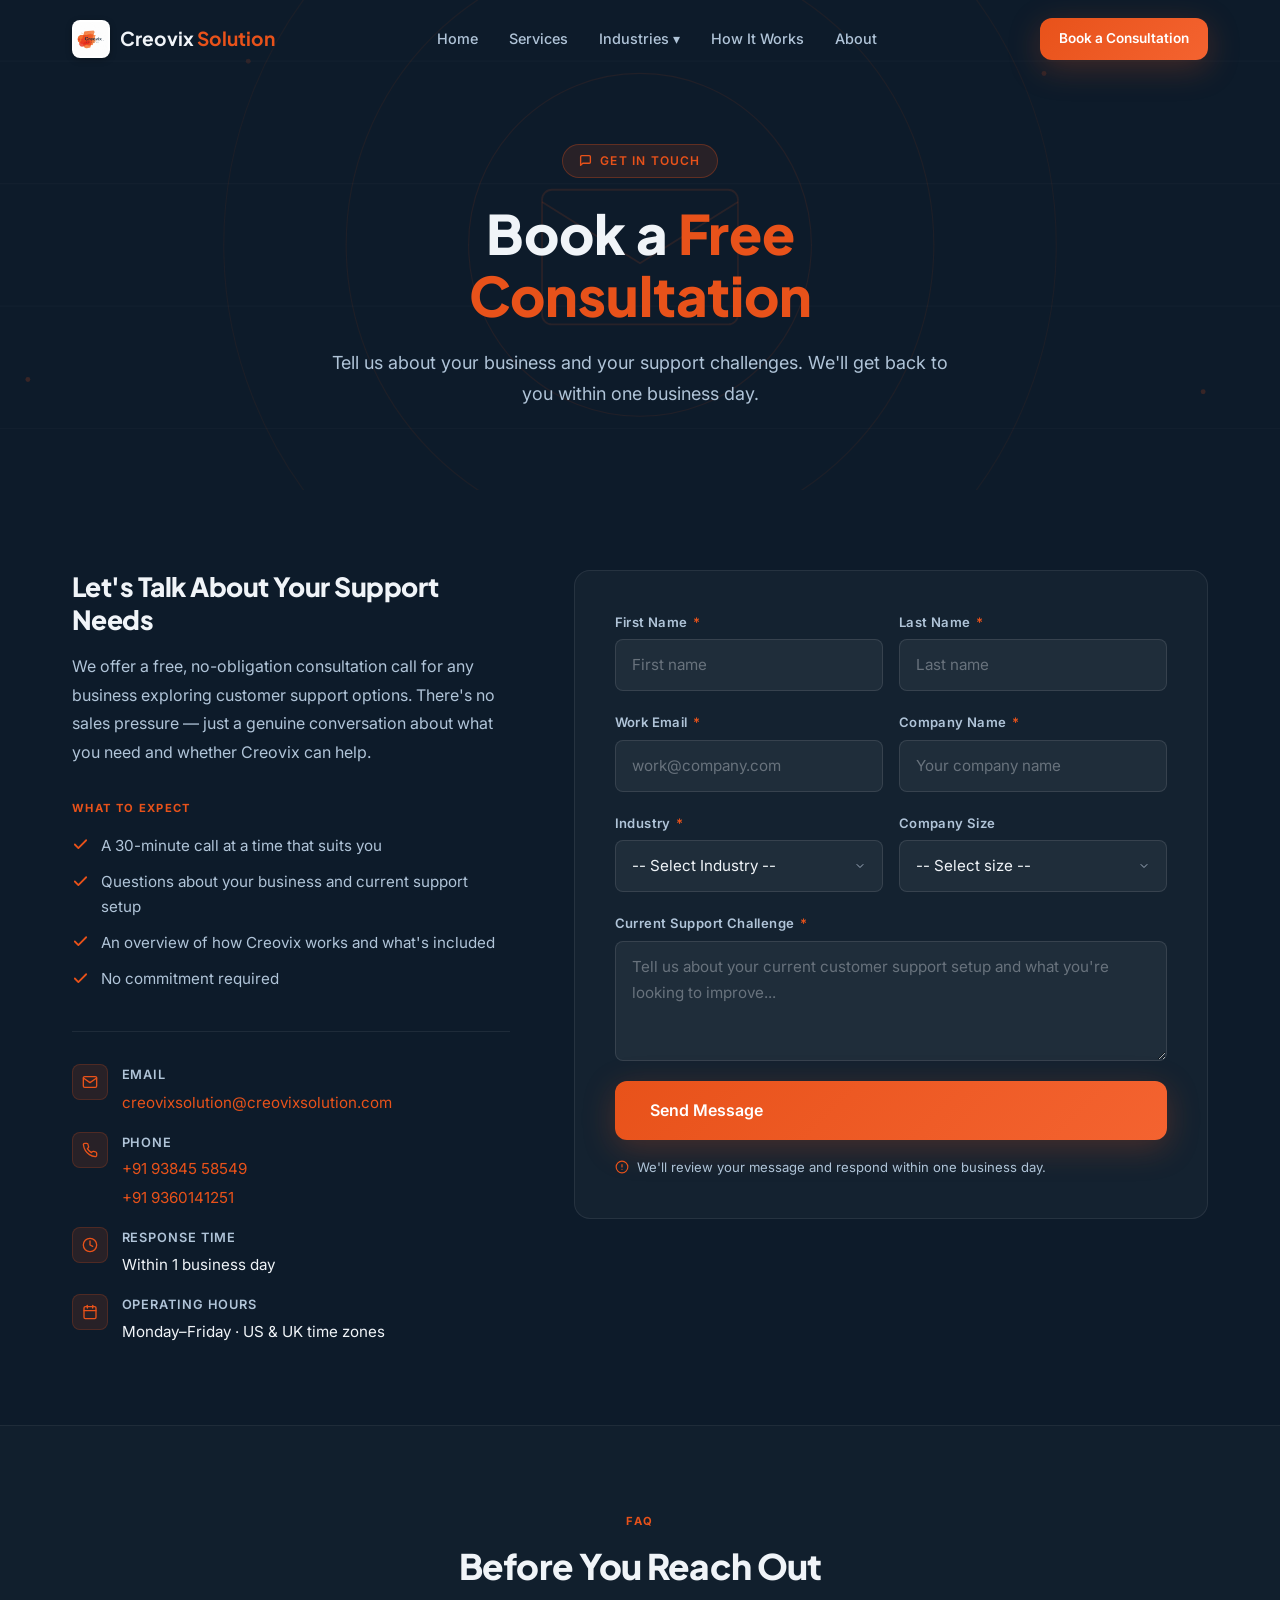
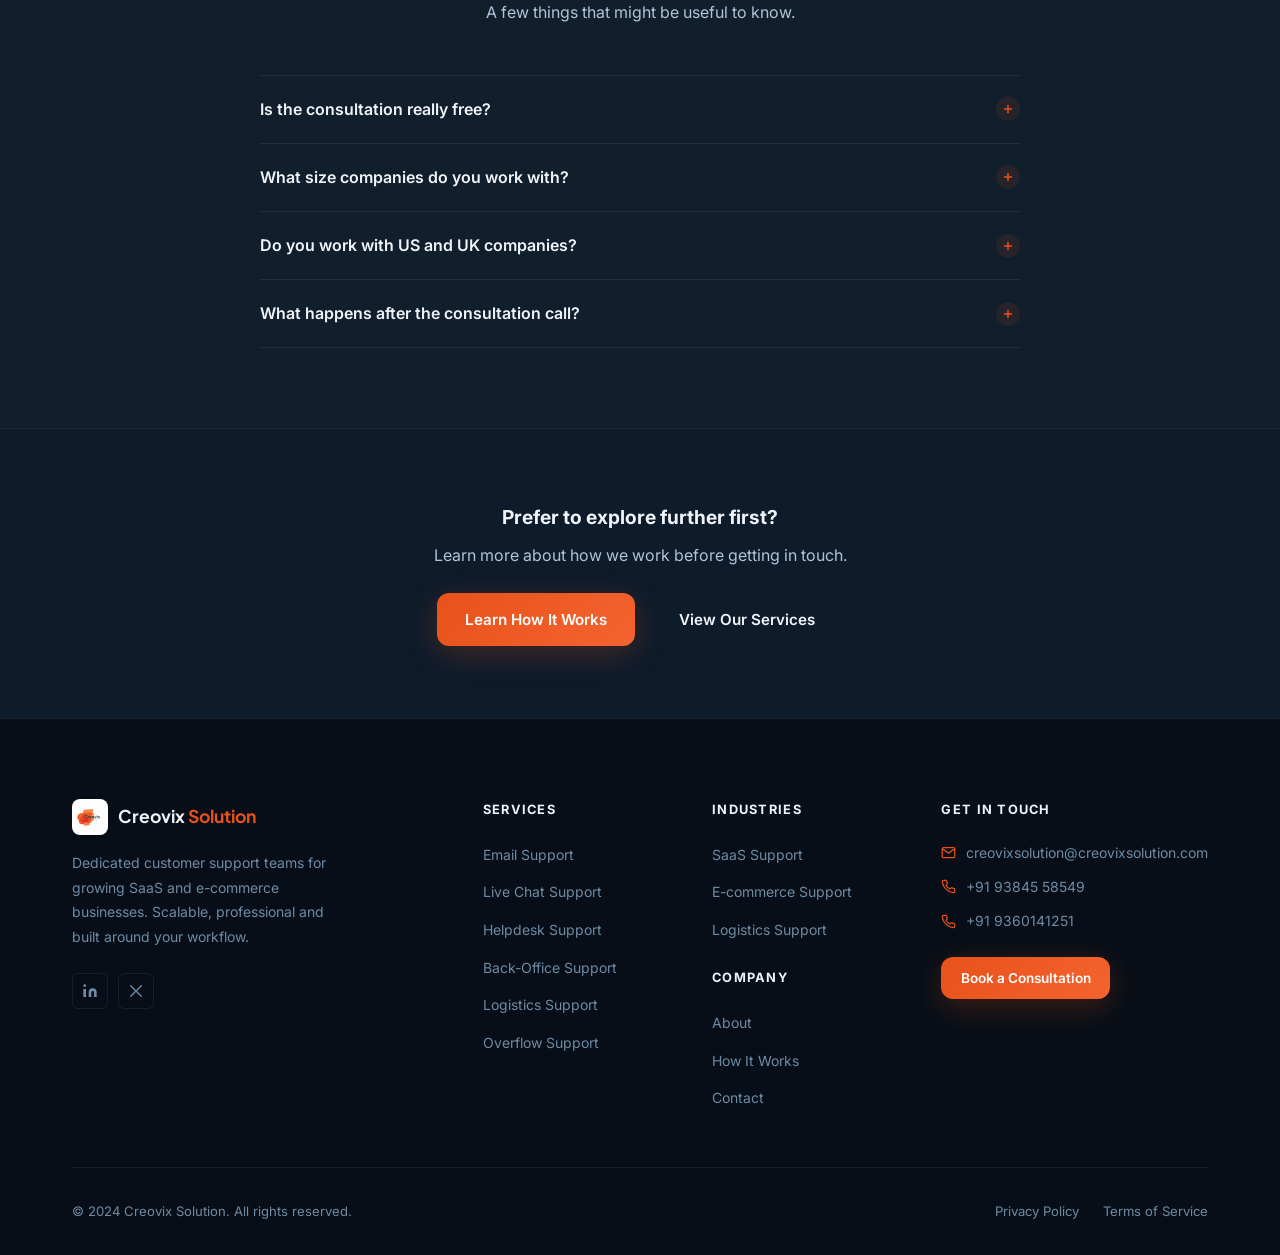
==== commit 1cb2945c: "Add files via upload" ====
--- a/contact.html
+++ b/contact.html
@@ -426,6 +426,7 @@
           <div class="nav__dropdown">
             <a href="saas-support.html" class="nav__dropdown-link">SaaS Support</a>
             <a href="ecommerce-support.html" class="nav__dropdown-link">E-commerce Support</a>
+            <a href="logistics-support.html" class="nav__dropdown-link">Logistics Support</a>
           </div>
         </li>
         <li><a href="how-it-works.html" class="nav__link">How It Works</a></li>
@@ -446,6 +447,8 @@
   <a href="services.html" class="nav__mobile-link">Services</a>
   <a href="saas-support.html" class="nav__mobile-link">SaaS Support</a>
   <a href="ecommerce-support.html" class="nav__mobile-link">E-commerce Support</a>
+  <a href="logistics-support.html" class="nav__mobile-link">Logistics Support</a>
+  <a href="logistics-support.html" class="nav__mobile-link">Logistics Support</a>
   <a href="how-it-works.html" class="nav__mobile-link">How It Works</a>
   <a href="about.html" class="nav__mobile-link">About</a>
   <a href="contact.html" class="nav__mobile-link btn btn-primary" style="margin-top:1rem;">Book a Consultation</a>
@@ -792,6 +795,7 @@
         <ul class="footer__links">
           <li><a href="saas-support.html" class="footer__link">SaaS Support</a></li>
           <li><a href="ecommerce-support.html" class="footer__link">E-commerce Support</a></li>
+          <li><a href="logistics-support.html" class="footer__link">Logistics Support</a></li>
         </ul>
         <p class="footer__col-title" style="margin-top:1.5rem;">Company</p>
         <ul class="footer__links">
